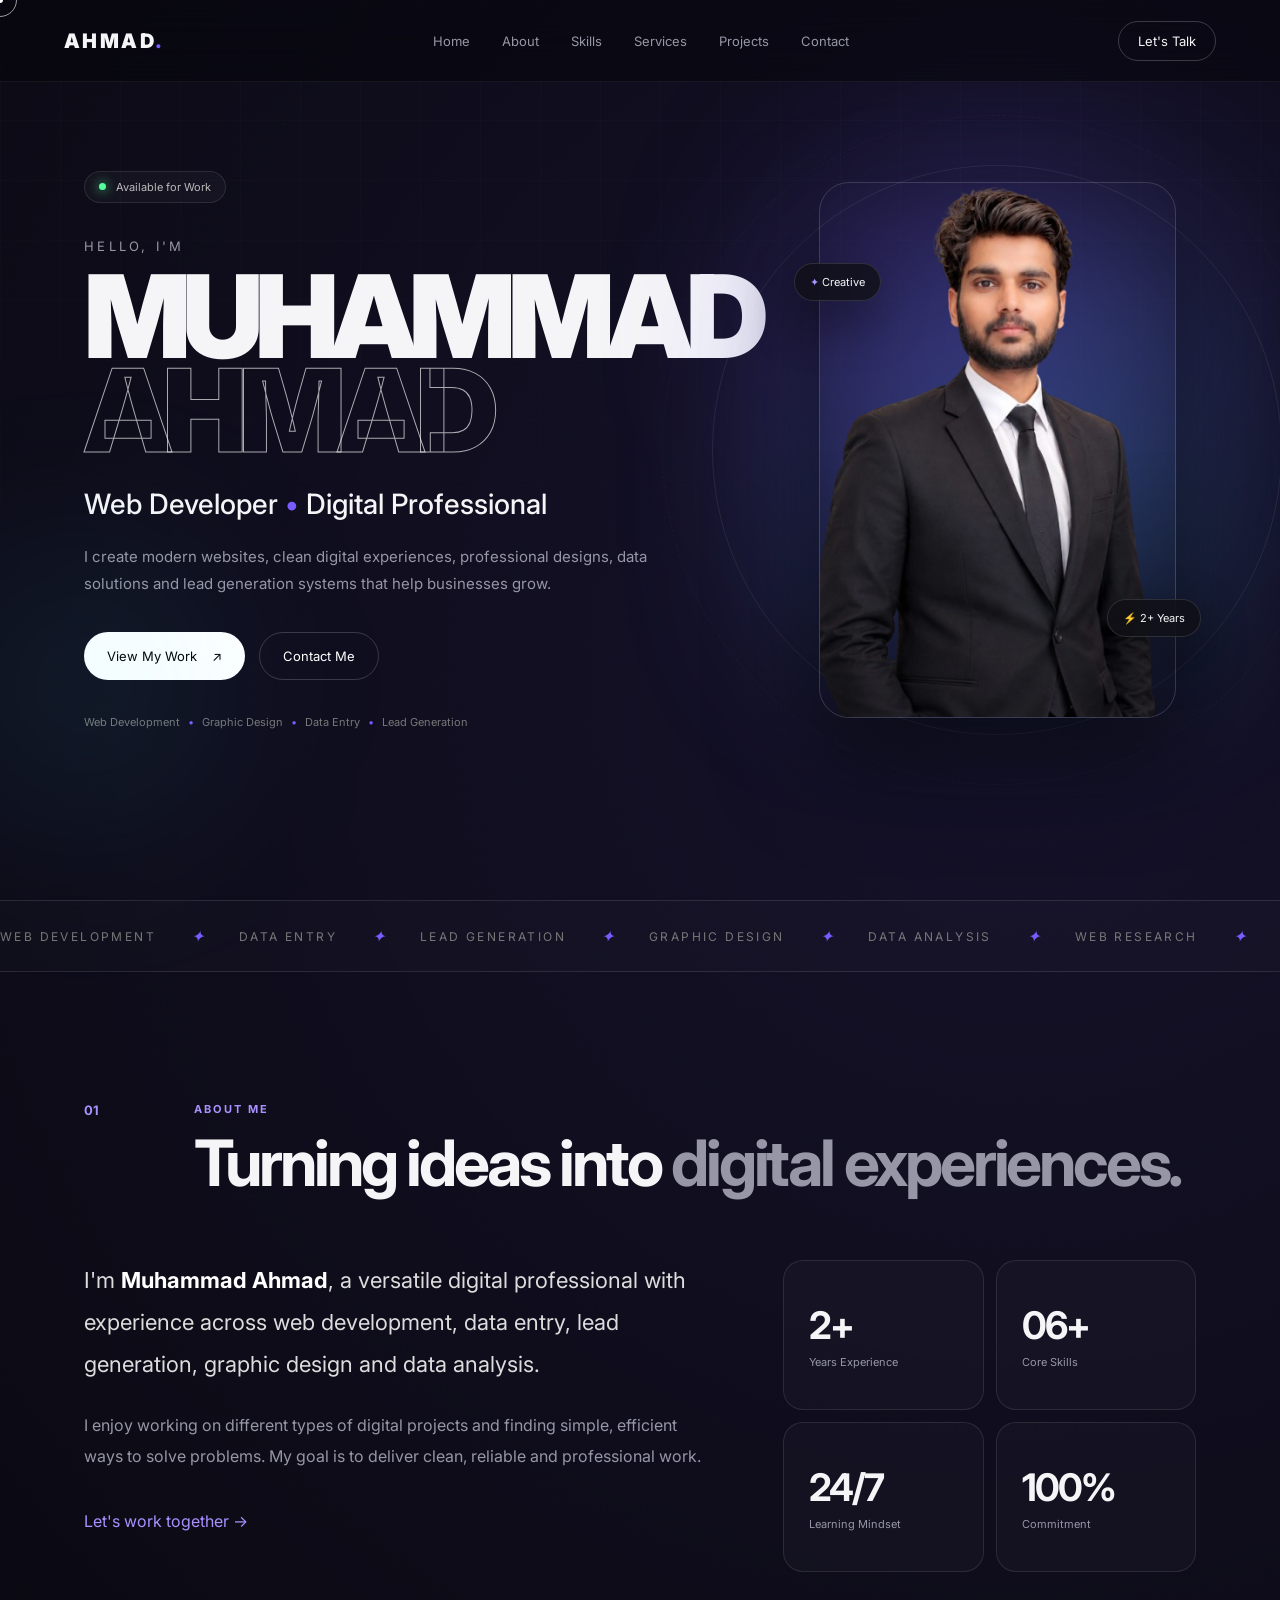
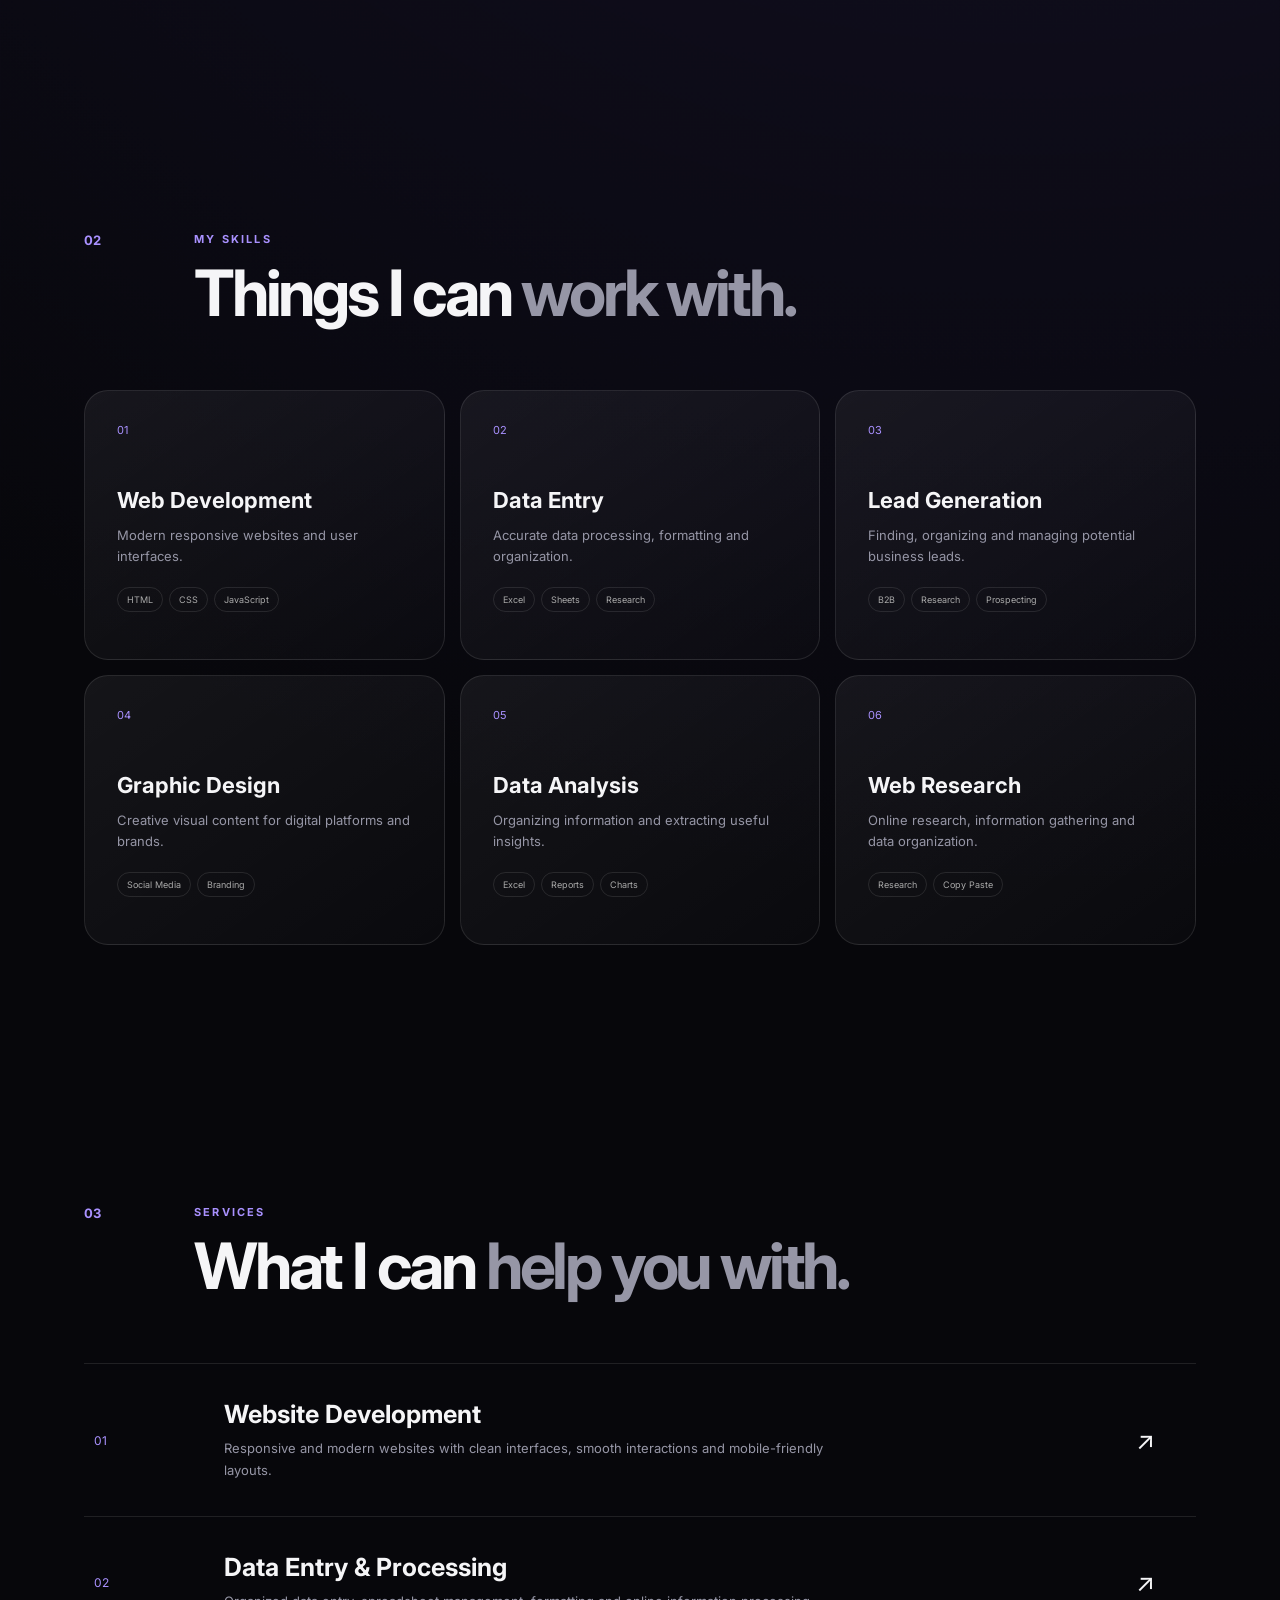
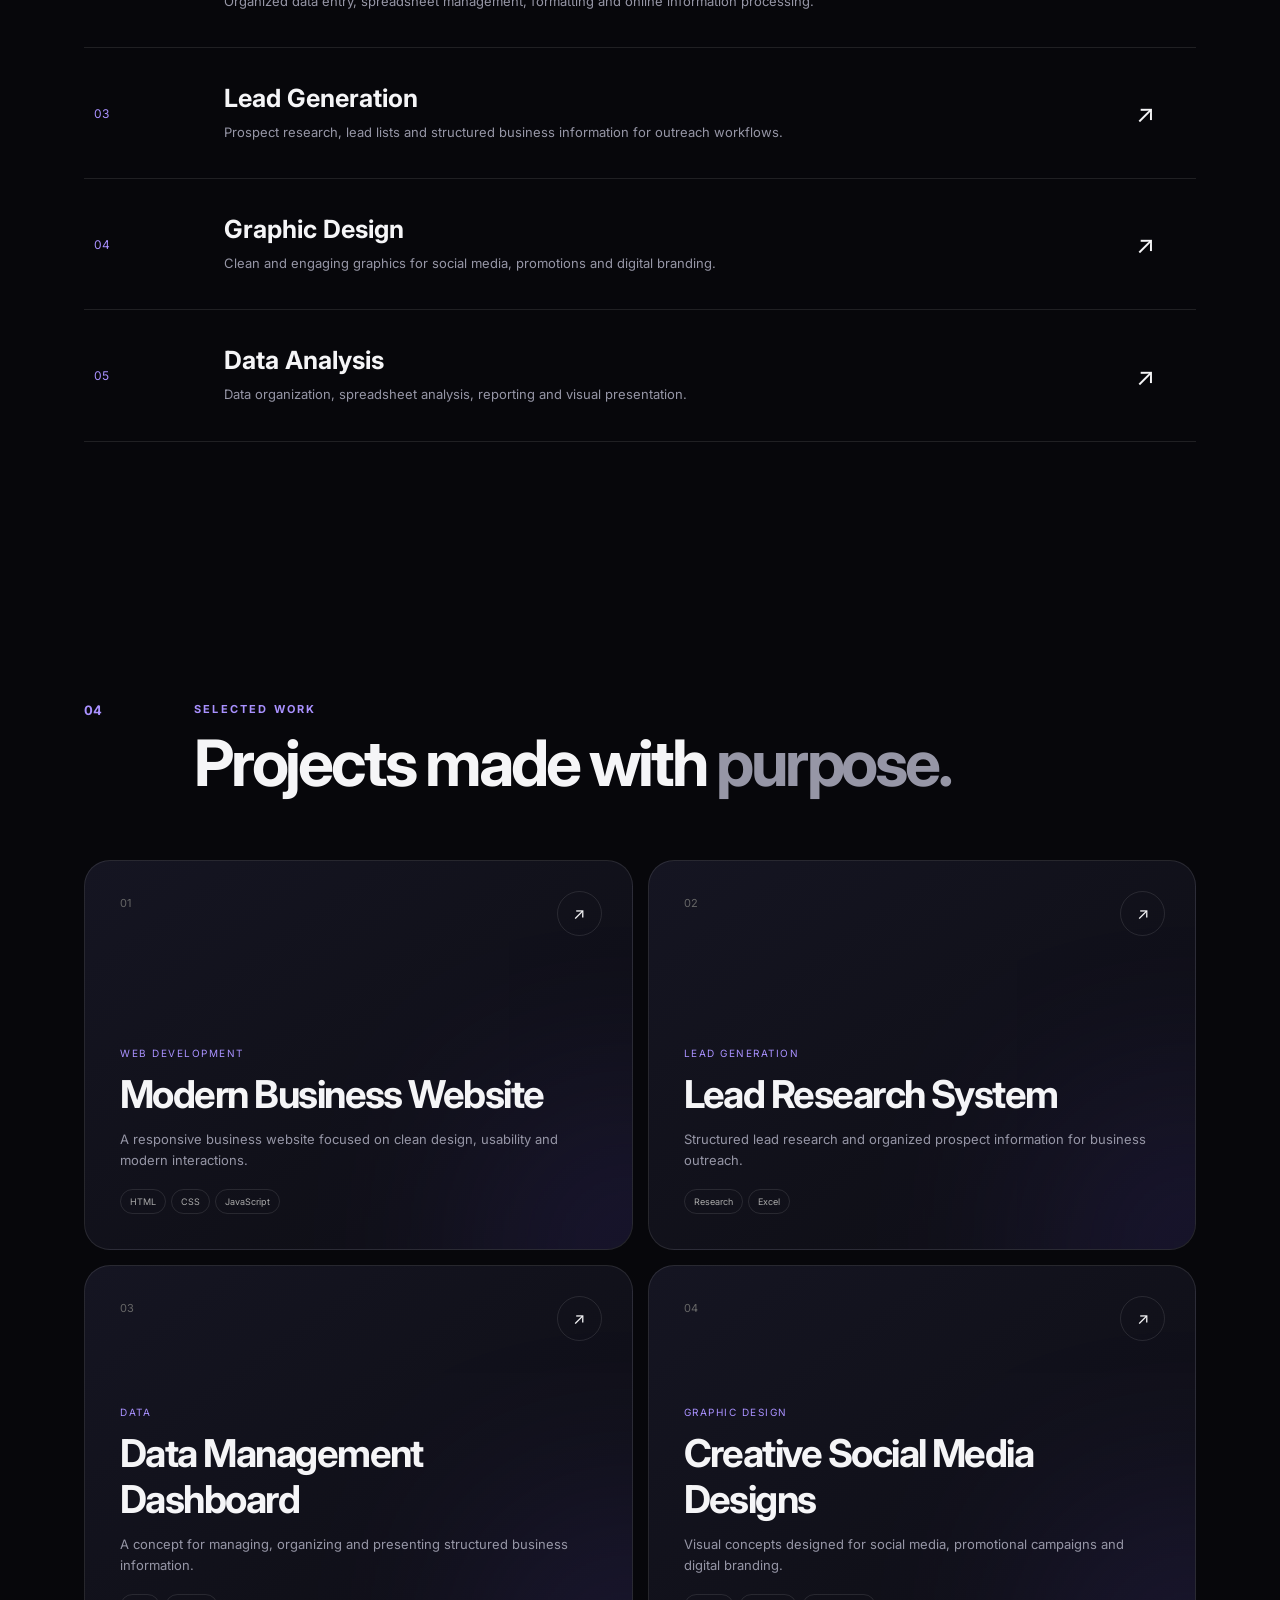
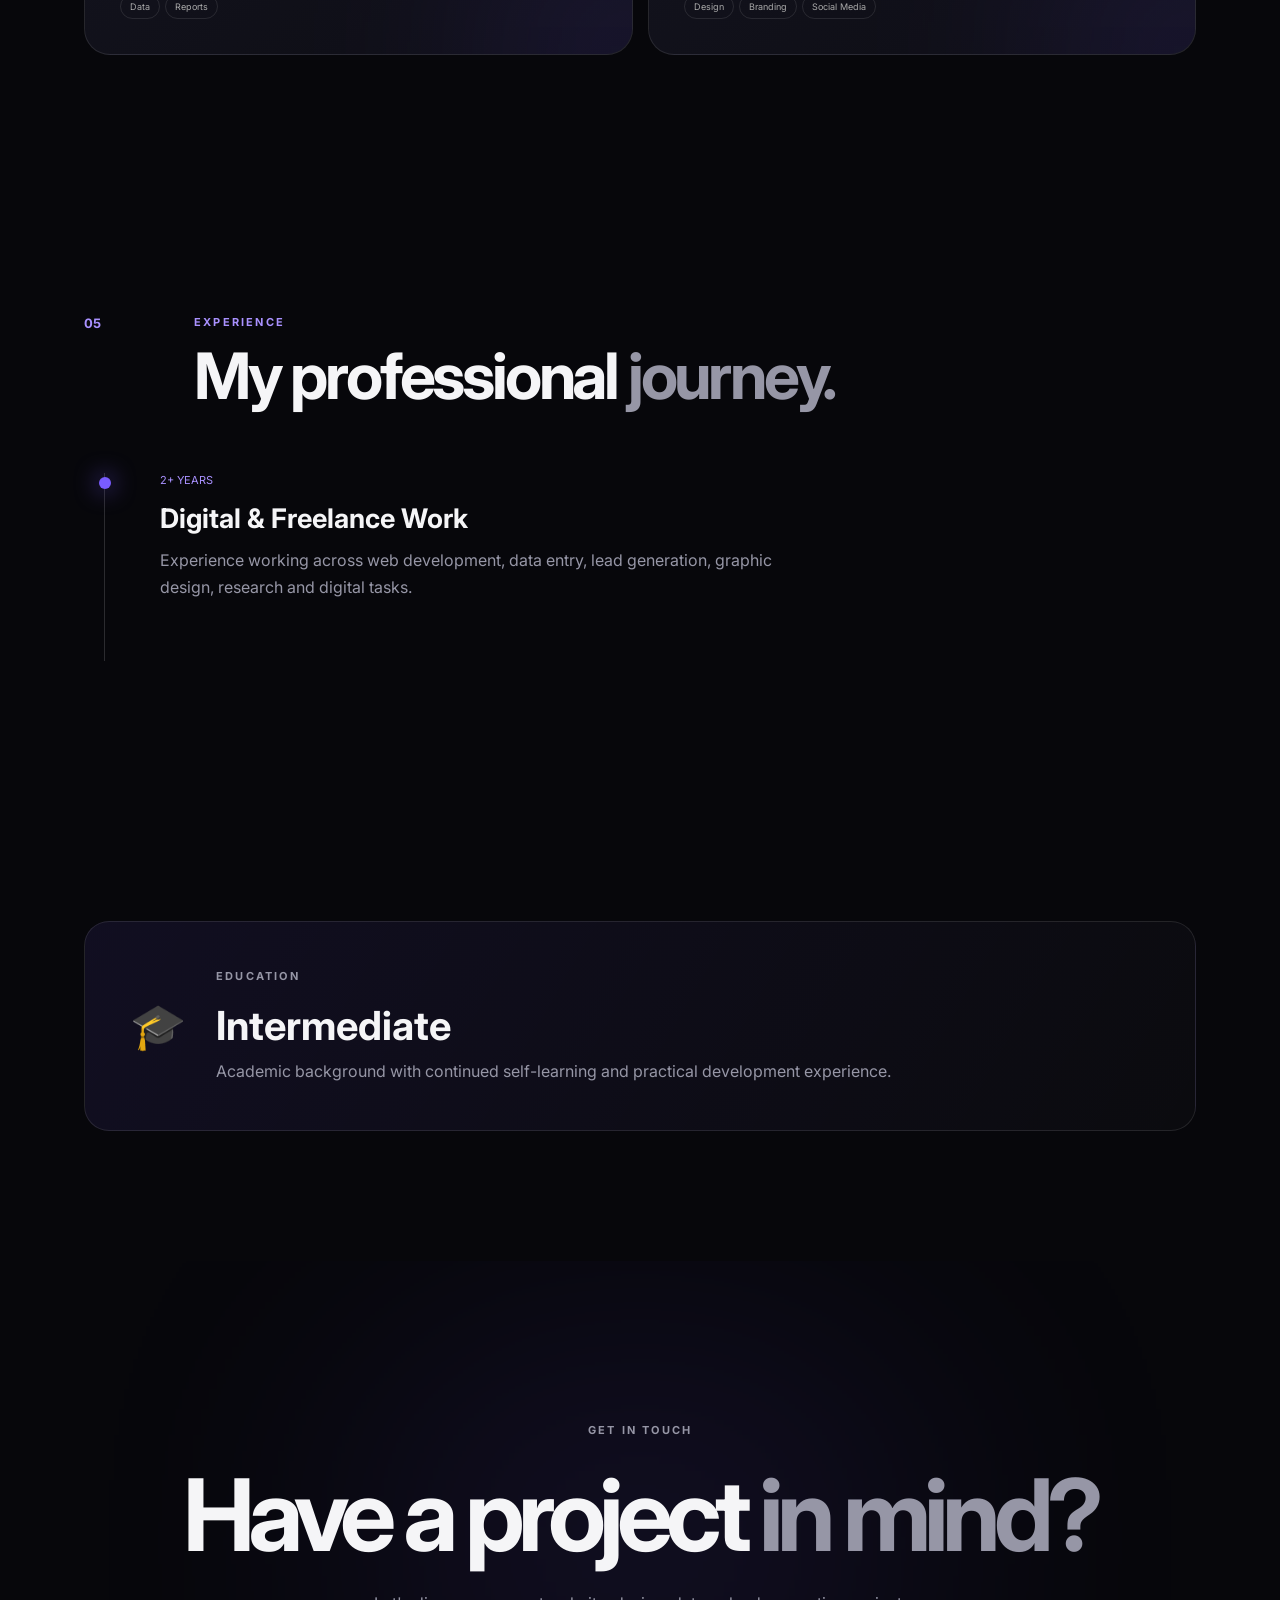
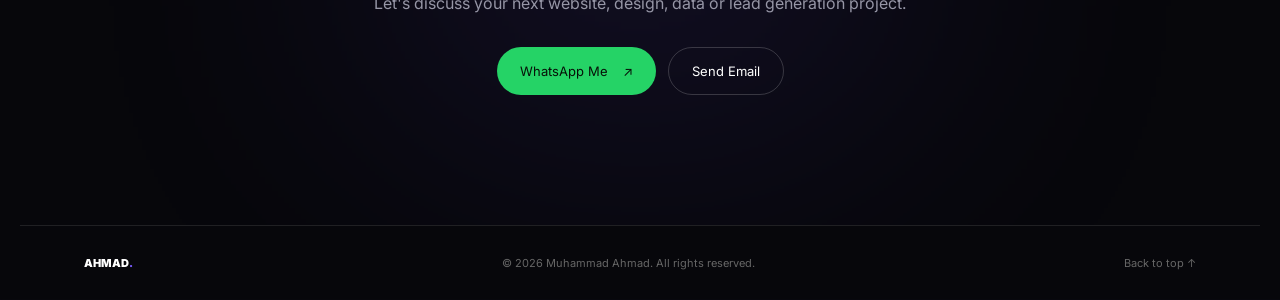
==== index.html @ 0a807112 "first commit" ====
<!DOCTYPE html>
<html lang="en">
<head>
    <meta charset="UTF-8">
    <meta name="viewport" content="width=device-width, initial-scale=1.0">

    <title>Muhammad Ahmad | Digital Professional</title>

    <meta
        name="description"
        content="Muhammad Ahmad — Web Developer, Data Entry Specialist, Graphic Designer, Lead Generation Specialist and Data Analyst."
    >

    <link rel="preconnect" href="https://fonts.googleapis.com">
    <link rel="preconnect" href="https://fonts.gstatic.com" crossorigin>

    <link
        href="https://fonts.googleapis.com/css2?family=Inter:wght@400;500;600;700;800;900&display=swap"
        rel="stylesheet"
    >

    <link rel="stylesheet" href="css/style.css">
</head>

<body>

<!-- ================= PRELOADER ================= -->

<div id="preloader">
    <div class="loader-text">AHMAD<span>.</span></div>
</div>


<!-- ================= CURSOR ================= -->

<div class="cursor-dot"></div>
<div class="cursor-ring"></div>


<!-- ================= SCROLL PROGRESS ================= -->

<div class="scroll-progress"></div>


<!-- ================= NAVBAR ================= -->

<header class="navbar">

    <a href="#home" class="logo">
        AHMAD<span>.</span>
    </a>

    <nav class="nav-links">

        <a href="#home">Home</a>
        <a href="#about">About</a>
        <a href="#skills">Skills</a>
        <a href="#services">Services</a>
        <a href="#projects">Projects</a>
        <a href="#contact">Contact</a>

    </nav>

    <a href="#contact" class="nav-btn">
        Let's Talk
    </a>

    <button class="menu-btn" id="menuBtn">
        <span></span>
        <span></span>
        <span></span>
    </button>

</header>


<!-- ================= MOBILE MENU ================= -->

<div class="mobile-menu" id="mobileMenu">

    <a href="#home">Home</a>
    <a href="#about">About</a>
    <a href="#skills">Skills</a>
    <a href="#services">Services</a>
    <a href="#projects">Projects</a>
    <a href="#contact">Contact</a>

</div>


<!-- ================= HERO ================= -->

<section class="hero section" id="home">

    <div class="hero-bg glow-one"></div>
    <div class="hero-bg glow-two"></div>

    <div class="hero-content">

        <div class="hero-tag">
            <span class="status-dot"></span>
            Available for Work
        </div>

        <p class="hero-small">
            HELLO, I'M
        </p>

        <h1 class="hero-title">
            MUHAMMAD
            <br>
            <span>AHMAD</span>
        </h1>

        <h2 class="hero-subtitle">
            Web Developer
            <span>•</span>
            Digital Professional
        </h2>

        <p class="hero-description">

            I create modern websites, clean digital experiences,
            professional designs, data solutions and lead generation
            systems that help businesses grow.

        </p>

        <div class="hero-buttons">

            <a href="#projects" class="btn btn-primary magnetic">
                View My Work
                <span>↗</span>
            </a>

            <a href="#contact" class="btn btn-outline magnetic">
                Contact Me
            </a>

        </div>

        <div class="hero-services">

            <span>Web Development</span>
            <span>Graphic Design</span>
            <span>Data Entry</span>
            <span>Lead Generation</span>

        </div>

    </div>


    <!-- ================= PROFILE ================= -->

    <div class="hero-visual">

        <div class="visual-orbit orbit-one"></div>
        <div class="visual-orbit orbit-two"></div>

        <div class="image-glow"></div>

        <div class="profile-card" id="profileCard">

            <div class="profile-image-wrapper">

                <img
                    src="assets/images/profile.png"
                    alt="Muhammad Ahmad"
                    class="profile-image"
                    id="profileImage"
                >

                <div class="image-overlay"></div>

            </div>

            <div class="floating-badge badge-one">
                <span>✦</span>
                Creative
            </div>

            <div class="floating-badge badge-two">
                <span>⚡</span>
                2+ Years
            </div>

        </div>

    </div>

</section>


<!-- ================= MARQUEE ================= -->

<section class="marquee-section">

    <div class="marquee">

        <div class="marquee-track">

            <span>WEB DEVELOPMENT</span>
            <i>✦</i>

            <span>DATA ENTRY</span>
            <i>✦</i>

            <span>LEAD GENERATION</span>
            <i>✦</i>

            <span>GRAPHIC DESIGN</span>
            <i>✦</i>

            <span>DATA ANALYSIS</span>
            <i>✦</i>

            <span>WEB RESEARCH</span>
            <i>✦</i>

            <span>WEB DEVELOPMENT</span>
            <i>✦</i>

            <span>DATA ENTRY</span>
            <i>✦</i>

        </div>

    </div>

</section>


<!-- ================= ABOUT ================= -->

<section class="section about-section" id="about">

    <div class="section-heading">

        <span class="section-number">01</span>

        <div>
            <p class="section-label">ABOUT ME</p>

            <h2>
                Turning ideas into
                <span>digital experiences.</span>
            </h2>
        </div>

    </div>


    <div class="about-grid">

        <div class="about-text">

            <p class="large-text">

                I'm <strong>Muhammad Ahmad</strong>, a versatile digital
                professional with experience across web development,
                data entry, lead generation, graphic design and data
                analysis.

            </p>

            <p>

                I enjoy working on different types of digital projects
                and finding simple, efficient ways to solve problems.
                My goal is to deliver clean, reliable and professional
                work.

            </p>

            <a href="#contact" class="text-link">
                Let's work together →
            </a>

        </div>


        <div class="about-stats">

            <div class="stat-card">

                <strong>2+</strong>
                <span>Years Experience</span>

            </div>

            <div class="stat-card">

                <strong>06+</strong>
                <span>Core Skills</span>

            </div>

            <div class="stat-card">

                <strong>24/7</strong>
                <span>Learning Mindset</span>

            </div>

            <div class="stat-card">

                <strong>100%</strong>
                <span>Commitment</span>

            </div>

        </div>

    </div>

</section>


<!-- ================= SKILLS ================= -->

<section class="section skills-section" id="skills">

    <div class="section-heading">

        <span class="section-number">02</span>

        <div>

            <p class="section-label">MY SKILLS</p>

            <h2>
                Things I can
                <span>work with.</span>
            </h2>

        </div>

    </div>


    <div class="skills-grid">

        <div class="skill-card">
            <div class="skill-icon">01</div>
            <h3>Web Development</h3>
            <p>Modern responsive websites and user interfaces.</p>
            <div class="skill-tags">
                <span>HTML</span>
                <span>CSS</span>
                <span>JavaScript</span>
            </div>
        </div>


        <div class="skill-card">
            <div class="skill-icon">02</div>
            <h3>Data Entry</h3>
            <p>Accurate data processing, formatting and organization.</p>
            <div class="skill-tags">
                <span>Excel</span>
                <span>Sheets</span>
                <span>Research</span>
            </div>
        </div>


        <div class="skill-card">
            <div class="skill-icon">03</div>
            <h3>Lead Generation</h3>
            <p>Finding, organizing and managing potential business leads.</p>
            <div class="skill-tags">
                <span>B2B</span>
                <span>Research</span>
                <span>Prospecting</span>
            </div>
        </div>


        <div class="skill-card">
            <div class="skill-icon">04</div>
            <h3>Graphic Design</h3>
            <p>Creative visual content for digital platforms and brands.</p>
            <div class="skill-tags">
                <span>Social Media</span>
                <span>Branding</span>
            </div>
        </div>


        <div class="skill-card">
            <div class="skill-icon">05</div>
            <h3>Data Analysis</h3>
            <p>Organizing information and extracting useful insights.</p>
            <div class="skill-tags">
                <span>Excel</span>
                <span>Reports</span>
                <span>Charts</span>
            </div>
        </div>


        <div class="skill-card">
            <div class="skill-icon">06</div>
            <h3>Web Research</h3>
            <p>Online research, information gathering and data organization.</p>
            <div class="skill-tags">
                <span>Research</span>
                <span>Copy Paste</span>
            </div>
        </div>

    </div>

</section>


<!-- ================= SERVICES ================= -->

<section class="section services-section" id="services">

    <div class="section-heading">

        <span class="section-number">03</span>

        <div>

            <p class="section-label">SERVICES</p>

            <h2>
                What I can
                <span>help you with.</span>
            </h2>

        </div>

    </div>


    <div class="services-list">

        <article class="service-item">

            <span class="service-number">01</span>

            <div>
                <h3>Website Development</h3>
                <p>
                    Responsive and modern websites with clean interfaces,
                    smooth interactions and mobile-friendly layouts.
                </p>
            </div>

            <span class="service-arrow">↗</span>

        </article>


        <article class="service-item">

            <span class="service-number">02</span>

            <div>
                <h3>Data Entry & Processing</h3>
                <p>
                    Organized data entry, spreadsheet management,
                    formatting and online information processing.
                </p>
            </div>

            <span class="service-arrow">↗</span>

        </article>


        <article class="service-item">

            <span class="service-number">03</span>

            <div>
                <h3>Lead Generation</h3>
                <p>
                    Prospect research, lead lists and structured
                    business information for outreach workflows.
                </p>
            </div>

            <span class="service-arrow">↗</span>

        </article>


        <article class="service-item">

            <span class="service-number">04</span>

            <div>
                <h3>Graphic Design</h3>
                <p>
                    Clean and engaging graphics for social media,
                    promotions and digital branding.
                </p>
            </div>

            <span class="service-arrow">↗</span>

        </article>


        <article class="service-item">

            <span class="service-number">05</span>

            <div>
                <h3>Data Analysis</h3>
                <p>
                    Data organization, spreadsheet analysis,
                    reporting and visual presentation.
                </p>
            </div>

            <span class="service-arrow">↗</span>

        </article>

    </div>

</section>


<!-- ================= PROJECTS ================= -->

<section class="section projects-section" id="projects">

    <div class="section-heading">

        <span class="section-number">04</span>

        <div>

            <p class="section-label">SELECTED WORK</p>

            <h2>
                Projects made with
                <span>purpose.</span>
            </h2>

        </div>

    </div>


    <div class="projects-grid">

        <article class="project-card project-large">

            <div class="project-number">01</div>

            <div class="project-content">

                <span>WEB DEVELOPMENT</span>

                <h3>Modern Business Website</h3>

                <p>
                    A responsive business website focused on clean
                    design, usability and modern interactions.
                </p>

                <div class="project-tags">
                    <span>HTML</span>
                    <span>CSS</span>
                    <span>JavaScript</span>
                </div>

            </div>

            <div class="project-arrow">↗</div>

        </article>


        <article class="project-card">

            <div class="project-number">02</div>

            <div class="project-content">

                <span>LEAD GENERATION</span>

                <h3>Lead Research System</h3>

                <p>
                    Structured lead research and organized prospect
                    information for business outreach.
                </p>

                <div class="project-tags">
                    <span>Research</span>
                    <span>Excel</span>
                </div>

            </div>

            <div class="project-arrow">↗</div>

        </article>


        <article class="project-card">

            <div class="project-number">03</div>

            <div class="project-content">

                <span>DATA</span>

                <h3>Data Management Dashboard</h3>

                <p>
                    A concept for managing, organizing and presenting
                    structured business information.
                </p>

                <div class="project-tags">
                    <span>Data</span>
                    <span>Reports</span>
                </div>

            </div>

            <div class="project-arrow">↗</div>

        </article>


        <article class="project-card project-large">

            <div class="project-number">04</div>

            <div class="project-content">

                <span>GRAPHIC DESIGN</span>

                <h3>Creative Social Media Designs</h3>

                <p>
                    Visual concepts designed for social media,
                    promotional campaigns and digital branding.
                </p>

                <div class="project-tags">
                    <span>Design</span>
                    <span>Branding</span>
                    <span>Social Media</span>
                </div>

            </div>

            <div class="project-arrow">↗</div>

        </article>

    </div>

</section>


<!-- ================= EXPERIENCE ================= -->

<section class="section experience-section">

    <div class="section-heading">

        <span class="section-number">05</span>

        <div>

            <p class="section-label">EXPERIENCE</p>

            <h2>
                My professional
                <span>journey.</span>
            </h2>

        </div>

    </div>


    <div class="timeline">

        <div class="timeline-item">

            <div class="timeline-dot"></div>

            <div class="timeline-year">
                2+ YEARS
            </div>

            <div class="timeline-content">

                <h3>Digital & Freelance Work</h3>

                <p>
                    Experience working across web development,
                    data entry, lead generation, graphic design,
                    research and digital tasks.
                </p>

            </div>

        </div>

    </div>

</section>


<!-- ================= EDUCATION ================= -->

<section class="section education-section">

    <div class="education-card">

        <div class="education-icon">
            🎓
        </div>

        <div>

            <p class="section-label">EDUCATION</p>

            <h2>Intermediate</h2>

            <p>
                Academic background with continued self-learning
                and practical development experience.
            </p>

        </div>

    </div>

</section>


<!-- ================= CONTACT ================= -->

<section class="section contact-section" id="contact">

    <div class="contact-glow"></div>

    <div class="contact-content">

        <p class="section-label">GET IN TOUCH</p>

        <h2>
            Have a project
            <span>in mind?</span>
        </h2>

        <p>
            Let's discuss your next website, design,
            data or lead generation project.
        </p>

        <div class="contact-buttons">

            <a
                href="https://wa.me/03297171604"
                target="_blank"
                class="btn btn-whatsapp magnetic"
            >
                WhatsApp Me
                <span>↗</span>
            </a>

            <a
                href="mailto:muhammadsamran826@gmail.com"
                class="btn btn-outline magnetic"
            >
                Send Email
            </a>

        </div>

    </div>

</section>


<!-- ================= FOOTER ================= -->

<footer class="footer">

    <div class="footer-logo">
        AHMAD<span>.</span>
    </div>

    <p>
        © 2026 Muhammad Ahmad. All rights reserved.
    </p>

    <a href="#home">
        Back to top ↑
    </a>

</footer>


<!-- ================= SCRIPTS ================= -->

<script src="js/script.js"></script>

</body>
</html>
---- css/style.css ----
/* =====================================================
   MUHAMMAD AHMAD PORTFOLIO
   Premium Dark Theme
===================================================== */

:root {

    --bg: #07070b;
    --bg-soft: #0d0d14;
    --card: #111119;

    --white: #ffffff;
    --text: #f5f5f7;
    --muted: #9696a6;

    --purple: #795cff;
    --purple-light: #a991ff;
    --cyan: #38d9ff;

    --border: rgba(255,255,255,.10);

    --radius: 24px;

    --container: 1240px;

}


* {
    margin: 0;
    padding: 0;
    box-sizing: border-box;
}


html {
    scroll-behavior: smooth;
}


body {

    background:
        radial-gradient(
            circle at 80% 10%,
            rgba(121,92,255,.13),
            transparent 30%
        ),
        var(--bg);

    color: var(--text);

    font-family:
        "Inter",
        Arial,
        sans-serif;

    overflow-x: hidden;

}


body::before {

    content: "";

    position: fixed;

    inset: 0;

    pointer-events: none;

    background-image:
        linear-gradient(
            rgba(255,255,255,.018) 1px,
            transparent 1px
        ),
        linear-gradient(
            90deg,
            rgba(255,255,255,.018) 1px,
            transparent 1px
        );

    background-size: 60px 60px;

    mask-image:
        linear-gradient(
            to bottom,
            black,
            transparent 80%
        );

    z-index: -1;

}


a {
    text-decoration: none;
    color: inherit;
}


button {
    font-family: inherit;
}


/* =====================================================
   PRELOADER
===================================================== */

#preloader {

    position: fixed;

    inset: 0;

    background: #050507;

    display: flex;

    align-items: center;

    justify-content: center;

    z-index: 9999;

}


.loader-text {

    font-size: 30px;

    font-weight: 900;

    letter-spacing: .15em;

}


.loader-text span {
    color: var(--purple);
}


/* =====================================================
   CURSOR
===================================================== */

.cursor-dot,
.cursor-ring {

    position: fixed;

    top: 0;
    left: 0;

    pointer-events: none;

    z-index: 9998;

    transform:
        translate(-50%, -50%);

}


.cursor-dot {

    width: 6px;
    height: 6px;

    border-radius: 50%;

    background: white;

}


.cursor-ring {

    width: 34px;
    height: 34px;

    border: 1px solid
        rgba(255,255,255,.6);

    border-radius: 50%;

    transition:
        width .2s ease,
        height .2s ease,
        border-color .2s ease;

}


/* =====================================================
   SCROLL PROGRESS
===================================================== */

.scroll-progress {

    position: fixed;

    top: 0;
    left: 0;

    width: 0;

    height: 3px;

    background:
        linear-gradient(
            90deg,
            var(--purple),
            var(--cyan)
        );

    z-index: 1000;

}


/* =====================================================
   NAVBAR
===================================================== */

.navbar {

    position: fixed;

    top: 0;
    left: 0;
    right: 0;

    height: 82px;

    display: flex;

    align-items: center;

    justify-content: space-between;

    padding:
        0 5%;

    background:
        rgba(7,7,11,.55);

    backdrop-filter:
        blur(20px);

    border-bottom:
        1px solid
        rgba(255,255,255,.06);

    z-index: 100;

}


.logo {

    font-size: 20px;

    font-weight: 900;

    letter-spacing: .12em;

}


.logo span {
    color: var(--purple);
}


.nav-links {

    display: flex;

    gap: 32px;

}


.nav-links a {

    color: var(--muted);

    font-size: 13px;

    transition: .3s;

}


.nav-links a:hover {
    color: white;
}


.nav-btn {

    padding:
        11px 19px;

    border:
        1px solid
        rgba(255,255,255,.2);

    border-radius: 50px;

    font-size: 13px;

    transition: .3s;

}


.nav-btn:hover {

    background: white;

    color: black;

}


/* MOBILE MENU */

.menu-btn {

    display: none;

    width: 42px;
    height: 42px;

    border:
        1px solid
        var(--border);

    background: transparent;

    border-radius: 50%;

    flex-direction: column;

    align-items: center;

    justify-content: center;

    gap: 4px;

}


.menu-btn span {

    width: 16px;
    height: 1px;

    background: white;

}


.mobile-menu {

    position: fixed;

    top: 82px;

    left: 0;
    right: 0;

    background:
        rgba(7,7,11,.97);

    backdrop-filter: blur(20px);

    padding: 30px;

    display: none;

    flex-direction: column;

    gap: 22px;

    z-index: 99;

}


.mobile-menu.active {
    display: flex;
}


.mobile-menu a {
    font-size: 24px;
}


/* =====================================================
   COMMON
===================================================== */

.section {

    max-width:
        var(--container);

    margin: auto;

    padding:
        130px 5%;

}


.section-heading {

    display: grid;

    grid-template-columns:
        90px 1fr;

    gap: 20px;

    margin-bottom: 65px;

}


.section-number {

    color:
        var(--purple-light);

    font-size: 13px;

    font-weight: 700;

}


.section-label {

    color:
        var(--purple-light);

    font-size: 11px;

    letter-spacing: .2em;

    font-weight: 700;

    margin-bottom: 15px;

}


.section-heading h2 {

    font-size:
        clamp(38px,5vw,68px);

    line-height: 1;

    letter-spacing: -.05em;

}


.section-heading h2 span,
.contact-content h2 span {

    color:
        var(--muted);

}


/* =====================================================
   HERO
===================================================== */

.hero {

    min-height: 100vh;

    display: grid;

    grid-template-columns:
        1fr 1fr;

    align-items: center;

    gap: 40px;

    position: relative;

    padding-top: 130px;

}


.hero-bg {

    position: absolute;

    border-radius: 50%;

    filter: blur(100px);

    pointer-events: none;

}


.glow-one {

    width: 400px;
    height: 400px;

    background:
        rgba(121,92,255,.20);

    right: 5%;
    top: 15%;

}


.glow-two {

    width: 250px;
    height: 250px;

    background:
        rgba(56,217,255,.10);

    left: -5%;
    bottom: 10%;

}


.hero-tag {

    display: inline-flex;

    align-items: center;

    gap: 10px;

    border:
        1px solid
        rgba(255,255,255,.1);

    background:
        rgba(255,255,255,.03);

    padding:
        8px 14px;

    border-radius: 50px;

    font-size: 11px;

    color: #bbb;

    margin-bottom: 35px;

}


.status-dot {

    width: 7px;
    height: 7px;

    background: #55ff9a;

    border-radius: 50%;

    box-shadow:
        0 0 12px
        #55ff9a;

}


.hero-small {

    font-size: 13px;

    letter-spacing: .25em;

    color: var(--muted);

    margin-bottom: 15px;

}


.hero-title {

    font-size:
        clamp(60px,9vw,125px);

    line-height: .82;

    letter-spacing:
        -.075em;

    font-weight: 900;

}


.hero-title span {

    color: transparent;

    -webkit-text-stroke:
        1px rgba(255,255,255,.65);

}


.hero-subtitle {

    margin-top: 30px;

    font-size:
        clamp(18px,2.3vw,28px);

    font-weight: 500;

}


.hero-subtitle span {
    color: var(--purple);
}


.hero-description {

    color: var(--muted);

    line-height: 1.8;

    max-width: 580px;

    margin-top: 22px;

    font-size: 15px;

}


.hero-buttons {

    display: flex;

    gap: 14px;

    margin-top: 35px;

}


.btn {

    display: inline-flex;

    align-items: center;

    justify-content: center;

    gap: 15px;

    padding:
        15px 23px;

    border-radius: 50px;

    font-size: 13px;

    transition:
        transform .3s,
        background .3s,
        color .3s;

}


.btn-primary {

    background: white;

    color: black;

}


.btn-primary:hover {

    background:
        var(--purple-light);

}


.btn-outline {

    border:
        1px solid
        rgba(255,255,255,.18);

    color: white;

}


.btn-outline:hover {

    background: white;

    color: black;

}


.hero-services {

    display: flex;

    flex-wrap: wrap;

    gap: 8px;

    margin-top: 35px;

}


.hero-services span {

    color: #777;

    font-size: 11px;

}


.hero-services span:not(:last-child)::after {

    content: "•";

    margin-left: 8px;

    color: var(--purple);

}


/* =====================================================
   HERO IMAGE
===================================================== */

.hero-visual {

    position: relative;

    display: flex;

    justify-content: center;

    align-items: center;

    min-height: 620px;

}


.profile-card {

    width:
        min(430px,90%);

    position: relative;

    z-index: 5;

    transform-style:
        preserve-3d;

}


.profile-image-wrapper {

    position: relative;

    overflow: hidden;

    border-radius: 30px;

    border:
        1px solid
        rgba(255,255,255,.15);

    box-shadow:
        0 40px 100px
        rgba(0,0,0,.6);

}


.profile-image {

    width: 100%;

    display: block;

    transition:
        transform .8s ease;

}


.profile-image-wrapper:hover
.profile-image {

    transform:
        scale(1.04);

}


.image-overlay {

    position: absolute;

    inset: 0;

    background:
        linear-gradient(
            to top,
            rgba(7,7,11,.35),
            transparent 50%
        );

}


.image-glow {

    position: absolute;

    width: 400px;
    height: 400px;

    background:
        linear-gradient(
            135deg,
            var(--purple),
            var(--cyan)
        );

    opacity: .25;

    filter: blur(90px);

}


.visual-orbit {

    position: absolute;

    border:
        1px solid
        rgba(255,255,255,.08);

    border-radius: 50%;

}


.orbit-one {

    width: 570px;
    height: 570px;

    animation:
        spin 20s linear infinite;

}


.orbit-two {

    width: 670px;
    height: 670px;

    border-style: dashed;

    opacity: .4;

    animation:
        spin-reverse 28s linear infinite;

}


@keyframes spin {

    to {
        transform:
            rotate(360deg);
    }

}


@keyframes spin-reverse {

    to {
        transform:
            rotate(-360deg);
    }

}


.floating-badge {

    position: absolute;

    padding:
        11px 15px;

    background:
        rgba(15,15,22,.8);

    backdrop-filter:
        blur(15px);

    border:
        1px solid
        rgba(255,255,255,.12);

    border-radius: 50px;

    font-size: 11px;

    box-shadow:
        0 20px 50px
        rgba(0,0,0,.4);

}


.floating-badge span {
    color: var(--purple-light);
}


.badge-one {

    top: 15%;

    left: -25px;

    animation:
        float 4s ease-in-out infinite;

}


.badge-two {

    bottom: 15%;

    right: -25px;

    animation:
        float 5s ease-in-out infinite reverse;

}


@keyframes float {

    0%,100% {
        transform:
            translateY(0);
    }

    50% {
        transform:
            translateY(-15px);
    }

}


/* =====================================================
   MARQUEE
===================================================== */

.marquee-section {

    overflow: hidden;

    border-top:
        1px solid var(--border);

    border-bottom:
        1px solid var(--border);

    padding:
        25px 0;

    background:
        rgba(255,255,255,.015);

}


.marquee {
    overflow: hidden;
}


.marquee-track {

    display: flex;

    width: max-content;

    align-items: center;

    gap: 35px;

    animation:
        marquee 25s linear infinite;

}


.marquee-track span {

    font-size: 12px;

    letter-spacing: .2em;

    color: #777;

    white-space: nowrap;

}


.marquee-track i {

    color: var(--purple);

}


@keyframes marquee {

    to {
        transform:
            translateX(-50%);
    }

}


/* =====================================================
   ABOUT
===================================================== */

.about-grid {

    display: grid;

    grid-template-columns:
        1.2fr .8fr;

    gap: 80px;

}


.about-text p {

    color: var(--muted);

    line-height: 1.9;

    margin-bottom: 25px;

}


.about-text .large-text {

    font-size: 22px;

    color: #ddd;

}


.about-text strong {
    color: white;
}


.text-link {

    display: inline-block;

    color: var(--purple-light);

    margin-top: 15px;

}


.about-stats {

    display: grid;

    grid-template-columns:
        1fr 1fr;

    gap: 12px;

}


.stat-card {

    min-height: 150px;

    display: flex;

    flex-direction: column;

    justify-content: center;

    padding: 25px;

    border:
        1px solid var(--border);

    border-radius: 20px;

    background:
        rgba(255,255,255,.025);

}


.stat-card strong {

    font-size: 38px;

    letter-spacing: -.05em;

}


.stat-card span {

    color: var(--muted);

    font-size: 11px;

    margin-top: 7px;

}


/* =====================================================
   SKILLS
===================================================== */

.skills-grid {

    display: grid;

    grid-template-columns:
        repeat(3,1fr);

    gap: 15px;

}


.skill-card {

    padding: 32px;

    min-height: 270px;

    background:
        linear-gradient(
            145deg,
            rgba(255,255,255,.06),
            rgba(255,255,255,.015)
        );

    border:
        1px solid var(--border);

    border-radius: 24px;

    transition:
        transform .4s,
        border-color .4s;

}


.skill-card:hover {

    transform:
        translateY(-8px);

    border-color:
        rgba(121,92,255,.6);

}


.skill-icon {

    color: var(--purple-light);

    font-size: 11px;

    margin-bottom: 50px;

}


.skill-card h3 {

    font-size: 22px;

    margin-bottom: 12px;

}


.skill-card p {

    color: var(--muted);

    line-height: 1.6;

    font-size: 13px;

}


.skill-tags {

    display: flex;

    flex-wrap: wrap;

    gap: 6px;

    margin-top: 20px;

}


.skill-tags span,
.project-tags span {

    border:
        1px solid
        rgba(255,255,255,.1);

    padding:
        6px 9px;

    border-radius: 50px;

    font-size: 9px;

    color: #aaa;

}


/* =====================================================
   SERVICES
===================================================== */

.services-list {

    border-top:
        1px solid var(--border);

}


.service-item {

    display: grid;

    grid-template-columns:
        100px 1fr 50px;

    align-items: center;

    gap: 30px;

    padding:
        35px 10px;

    border-bottom:
        1px solid var(--border);

    transition:
        padding .4s,
        background .4s;

}


.service-item:hover {

    padding-left: 25px;

    padding-right: 25px;

    background:
        rgba(121,92,255,.035);

}


.service-number {

    color: var(--purple-light);

    font-size: 12px;

}


.service-item h3 {

    font-size: 25px;

    margin-bottom: 8px;

}


.service-item p {

    max-width: 650px;

    color: var(--muted);

    font-size: 13px;

    line-height: 1.7;

}


.service-arrow {

    font-size: 25px;

    transition:
        transform .3s;

}


.service-item:hover
.service-arrow {

    transform:
        rotate(45deg);

}


/* =====================================================
   PROJECTS
===================================================== */

.projects-grid {

    display: grid;

    grid-template-columns:
        1fr 1fr;

    gap: 15px;

}


.project-card {

    min-height: 390px;

    position: relative;

    overflow: hidden;

    padding: 35px;

    border:
        1px solid var(--border);

    border-radius: 26px;

    background:
        linear-gradient(
            145deg,
            #151522,
            #0d0d13
        );

    transition:
        transform .5s,
        border-color .5s;

}


.project-card::before {

    content: "";

    position: absolute;

    width: 300px;
    height: 300px;

    right: -150px;
    bottom: -150px;

    background:
        var(--purple);

    filter: blur(100px);

    opacity: .12;

    transition: .5s;

}


.project-card:hover {

    transform:
        translateY(-10px)
        rotateX(2deg);

    border-color:
        rgba(121,92,255,.55);

}


.project-card:hover::before {

    opacity: .3;

}


.project-number {

    color: #666;

    font-size: 11px;

}


.project-content {

    position: absolute;

    left: 35px;
    right: 35px;
    bottom: 35px;

}


.project-content > span {

    color:
        var(--purple-light);

    font-size: 10px;

    letter-spacing: .15em;

}


.project-content h3 {

    font-size:
        clamp(25px,3vw,40px);

    margin:
        10px 0 12px;

    letter-spacing:
        -.04em;

}


.project-content p {

    color: var(--muted);

    font-size: 13px;

    line-height: 1.6;

    max-width: 500px;

}


.project-tags {

    display: flex;

    gap: 5px;

    margin-top: 18px;

}


.project-arrow {

    position: absolute;

    top: 30px;
    right: 30px;

    width: 45px;
    height: 45px;

    display: flex;

    align-items: center;

    justify-content: center;

    border:
        1px solid
        var(--border);

    border-radius: 50%;

    transition: .3s;

}


.project-card:hover
.project-arrow {

    background: white;

    color: black;

    transform:
        rotate(45deg);

}


/* =====================================================
   TIMELINE
===================================================== */

.timeline {

    border-left:
        1px solid
        rgba(255,255,255,.15);

    margin-left: 20px;

}


.timeline-item {

    position: relative;

    padding:
        0 0 60px 55px;

}


.timeline-dot {

    position: absolute;

    width: 12px;
    height: 12px;

    border-radius: 50%;

    background:
        var(--purple);

    left: -6px;

    top: 4px;

    box-shadow:
        0 0 25px
        var(--purple);

}


.timeline-year {

    color:
        var(--purple-light);

    font-size: 11px;

    margin-bottom: 15px;

}


.timeline-content h3 {

    font-size: 27px;

    margin-bottom: 12px;

}


.timeline-content p {

    color: var(--muted);

    max-width: 650px;

    line-height: 1.7;

}


/* =====================================================
   EDUCATION
===================================================== */

.education-card {

    display: flex;

    align-items: center;

    gap: 30px;

    padding: 45px;

    border:
        1px solid var(--border);

    border-radius: 25px;

    background:
        linear-gradient(
            120deg,
            rgba(121,92,255,.09),
            rgba(255,255,255,.02)
        );

}


.education-icon {

    font-size: 45px;

}


.education-card h2 {

    font-size: 40px;

    margin-bottom: 8px;

}


.education-card p {

    color: var(--muted);

    line-height: 1.7;

}


/* =====================================================
   CONTACT
===================================================== */

.contact-section {

    position: relative;

    text-align: center;

    overflow: hidden;

}


.contact-glow {

    position: absolute;

    width: 500px;
    height: 300px;

    left: 50%;
    top: 50%;

    transform:
        translate(-50%,-50%);

    background:
        var(--purple);

    filter: blur(140px);

    opacity: .15;

}


.contact-content {

    position: relative;

}


.contact-content h2 {

    font-size:
        clamp(55px,8vw,100px);

    line-height: .9;

    letter-spacing:
        -.07em;

}


.contact-content > p {

    color: var(--muted);

    max-width: 550px;

    margin:
        30px auto;

    line-height: 1.7;

}


.contact-buttons {

    display: flex;

    justify-content: center;

    gap: 12px;

}


.btn-whatsapp {

    background:
        #25d366;

    color:
        #071108;

}


.btn-whatsapp:hover {

    background:
        #4de483;

}


.contact-phone {

    margin-top: 35px;

    font-size: 13px;

    color: #777;

}


/* =====================================================
   FOOTER
===================================================== */

.footer {

    max-width:
        var(--container);

    margin: auto;

    padding:
        30px 5%;

    border-top:
        1px solid var(--border);

    display: flex;

    justify-content: space-between;

    align-items: center;

    color: #666;

    font-size: 11px;

}


.footer-logo {

    color: white;

    font-weight: 900;

}


.footer-logo span {
    color: var(--purple);
}


/* =====================================================
   RESPONSIVE
===================================================== */

@media(max-width: 950px) {

    .nav-links,
    .nav-btn {
        display: none;
    }

    .menu-btn {
        display: flex;
    }


    .hero {

        grid-template-columns:
            1fr;

        padding-top: 130px;

    }


    .hero-visual {

        order: -1;

        min-height: 500px;

    }


    .profile-card {
        width: min(400px,85%);
    }


    .orbit-one {
        width: 500px;
        height: 500px;
    }


    .orbit-two {
        width: 570px;
        height: 570px;
    }


    .skills-grid {
        grid-template-columns:
            repeat(2,1fr);
    }

}


@media(max-width: 650px) {

    body {
        cursor: auto;
    }


    .cursor-dot,
    .cursor-ring {
        display: none;
    }


    .section {
        padding:
            90px 6%;
    }


    .section-heading {

        grid-template-columns:
            45px 1fr;

        margin-bottom: 45px;

    }


    .section-heading h2 {
        font-size: 42px;
    }


    .hero {
        padding-left: 6%;
        padding-right: 6%;
    }


    .hero-title {
        font-size: 65px;
    }


    .hero-visual {
        min-height: 430px;
    }


    .profile-card {
        width: 82%;
    }


    .orbit-one {
        width: 370px;
        height: 370px;
    }


    .orbit-two {
        width: 420px;
        height: 420px;
    }


    .badge-one {
        left: -5px;
    }


    .badge-two {
        right: -5px;
    }


    .hero-buttons {
        flex-direction: column;
    }


    .btn {
        width: 100%;
    }


    .about-grid {
        grid-template-columns: 1fr;
        gap: 45px;
    }


    .about-stats {
        grid-template-columns: 1fr 1fr;
    }


    .skills-grid {
        grid-template-columns: 1fr;
    }


    .service-item {

        grid-template-columns:
            40px 1fr 30px;

        gap: 10px;

    }


    .service-item h3 {
        font-size: 20px;
    }


    .projects-grid {
        grid-template-columns: 1fr;
    }


    .project-card {
        min-height: 350px;
    }


    .education-card {
        flex-direction: column;
        align-items: flex-start;
    }


    .contact-content h2 {
        font-size: 60px;
    }


    .contact-buttons {
        flex-direction: column;
    }


    .footer {

        flex-direction: column;

        gap: 15px;

        text-align: center;

    }

}
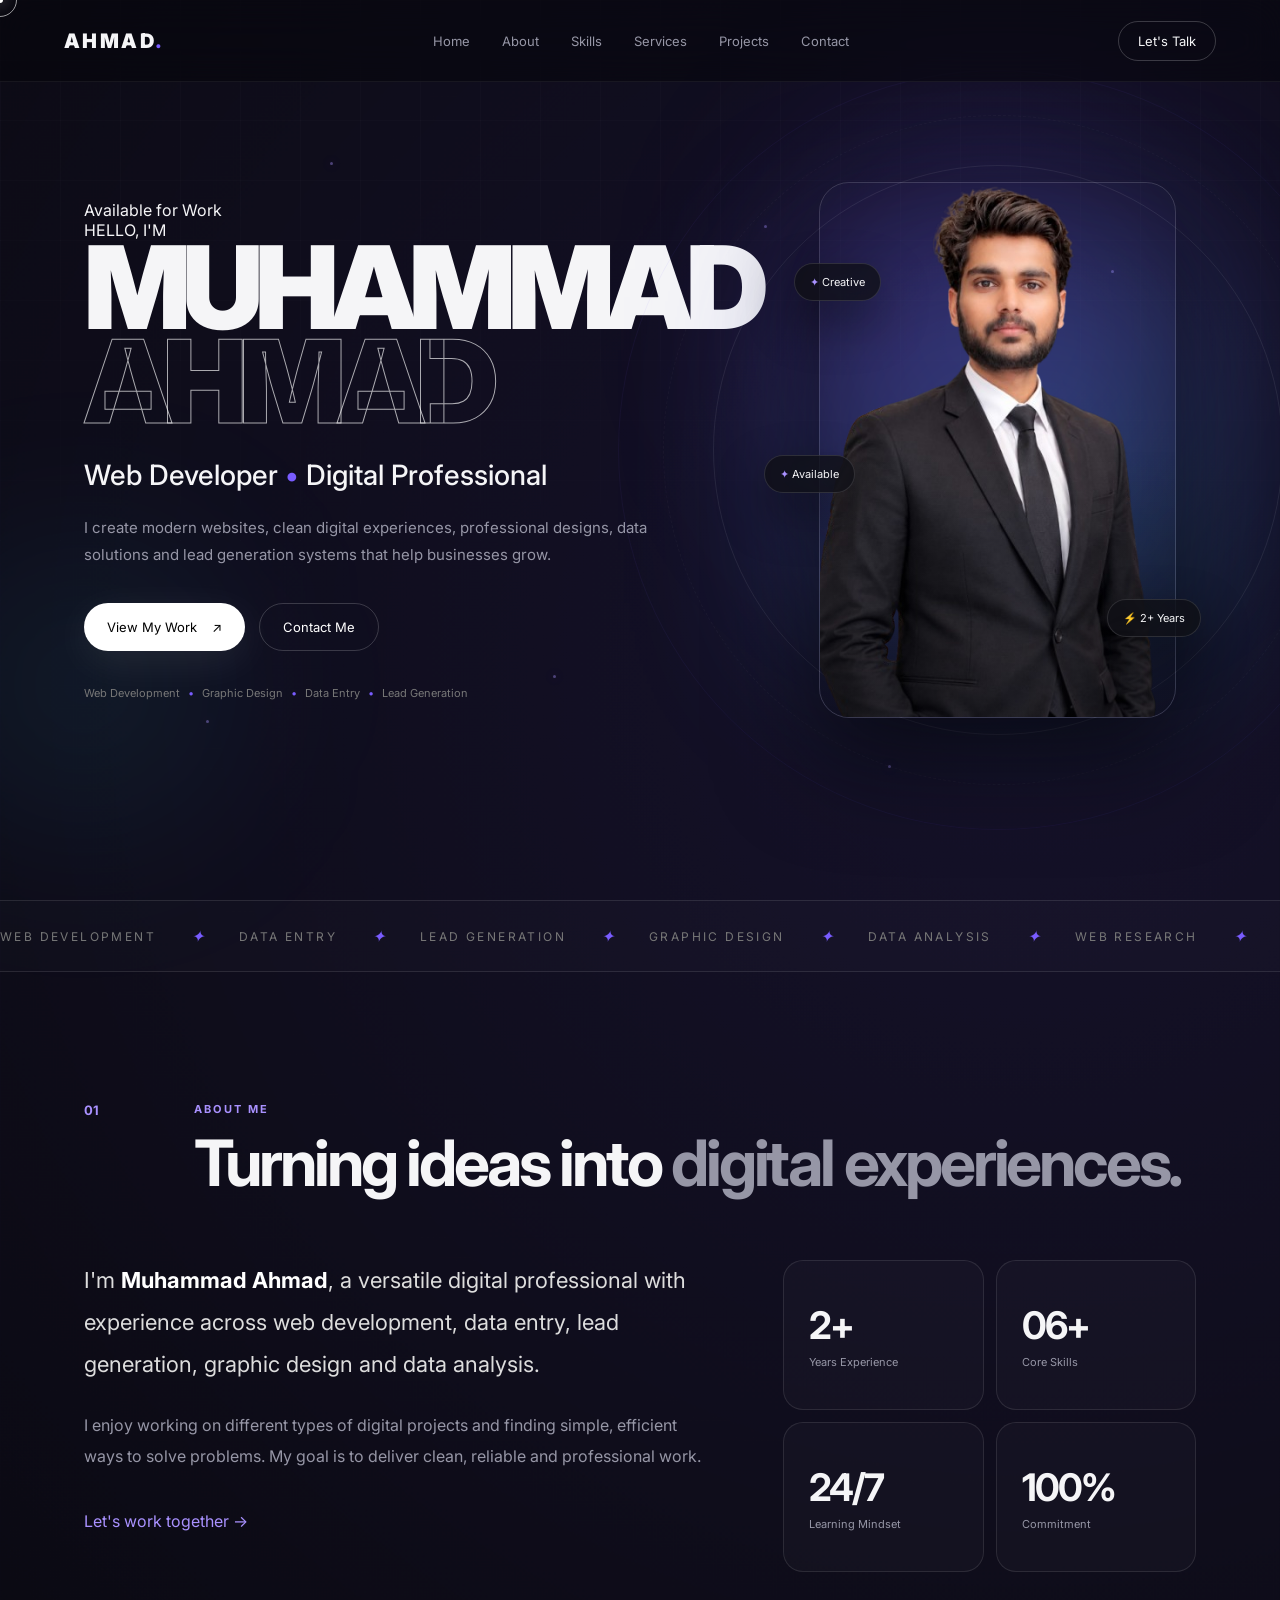
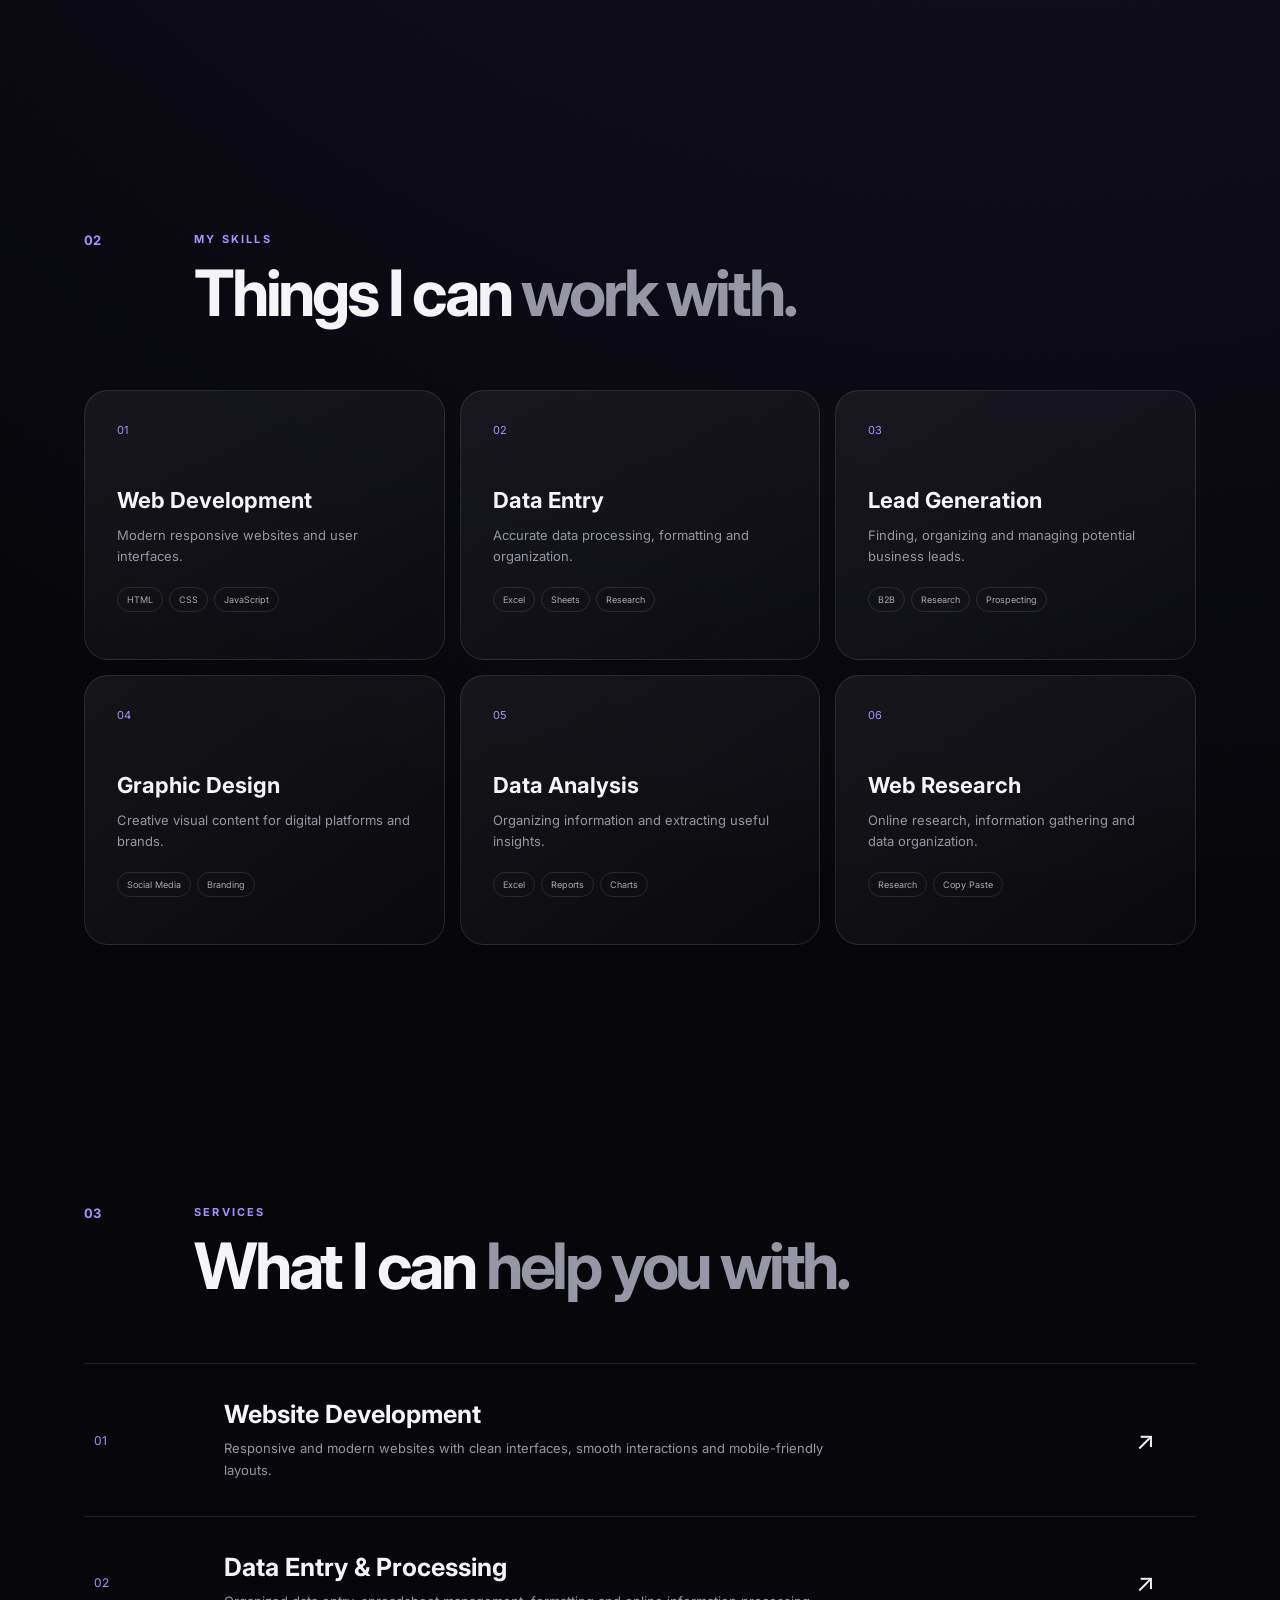
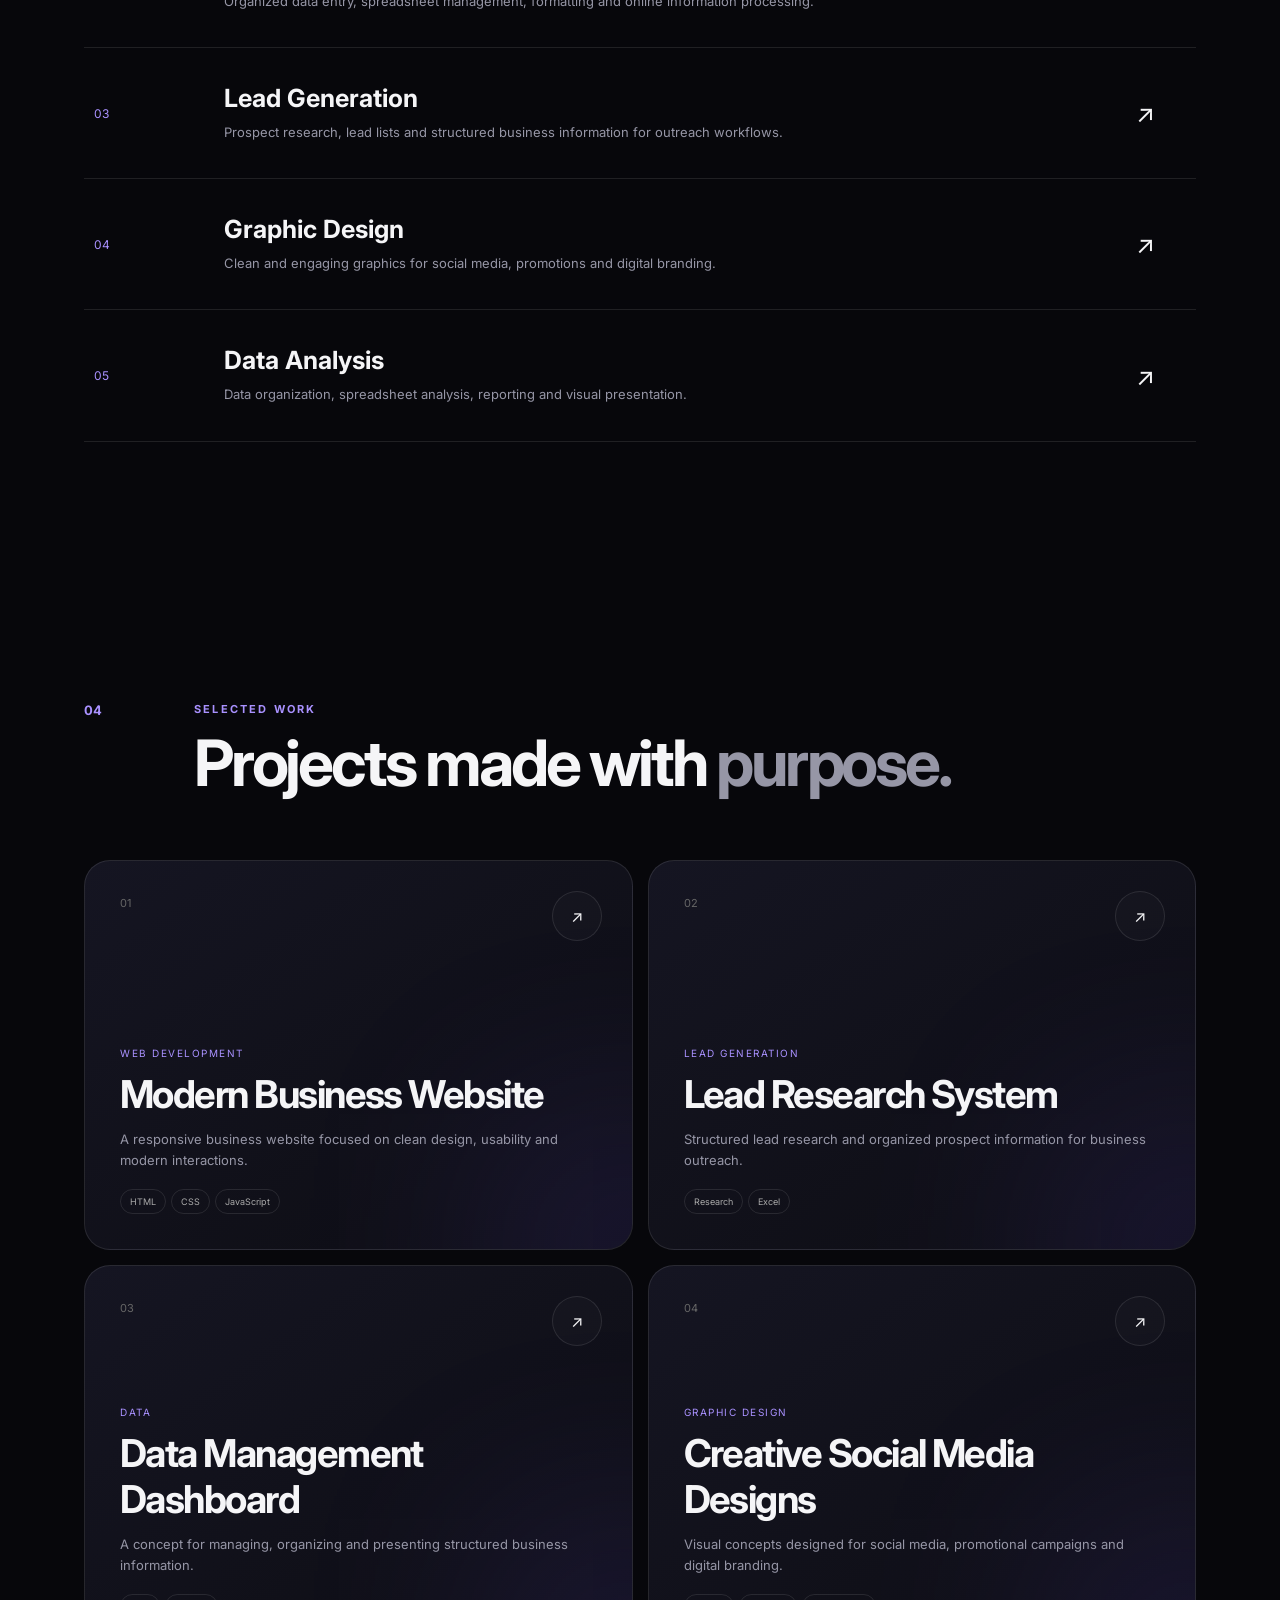
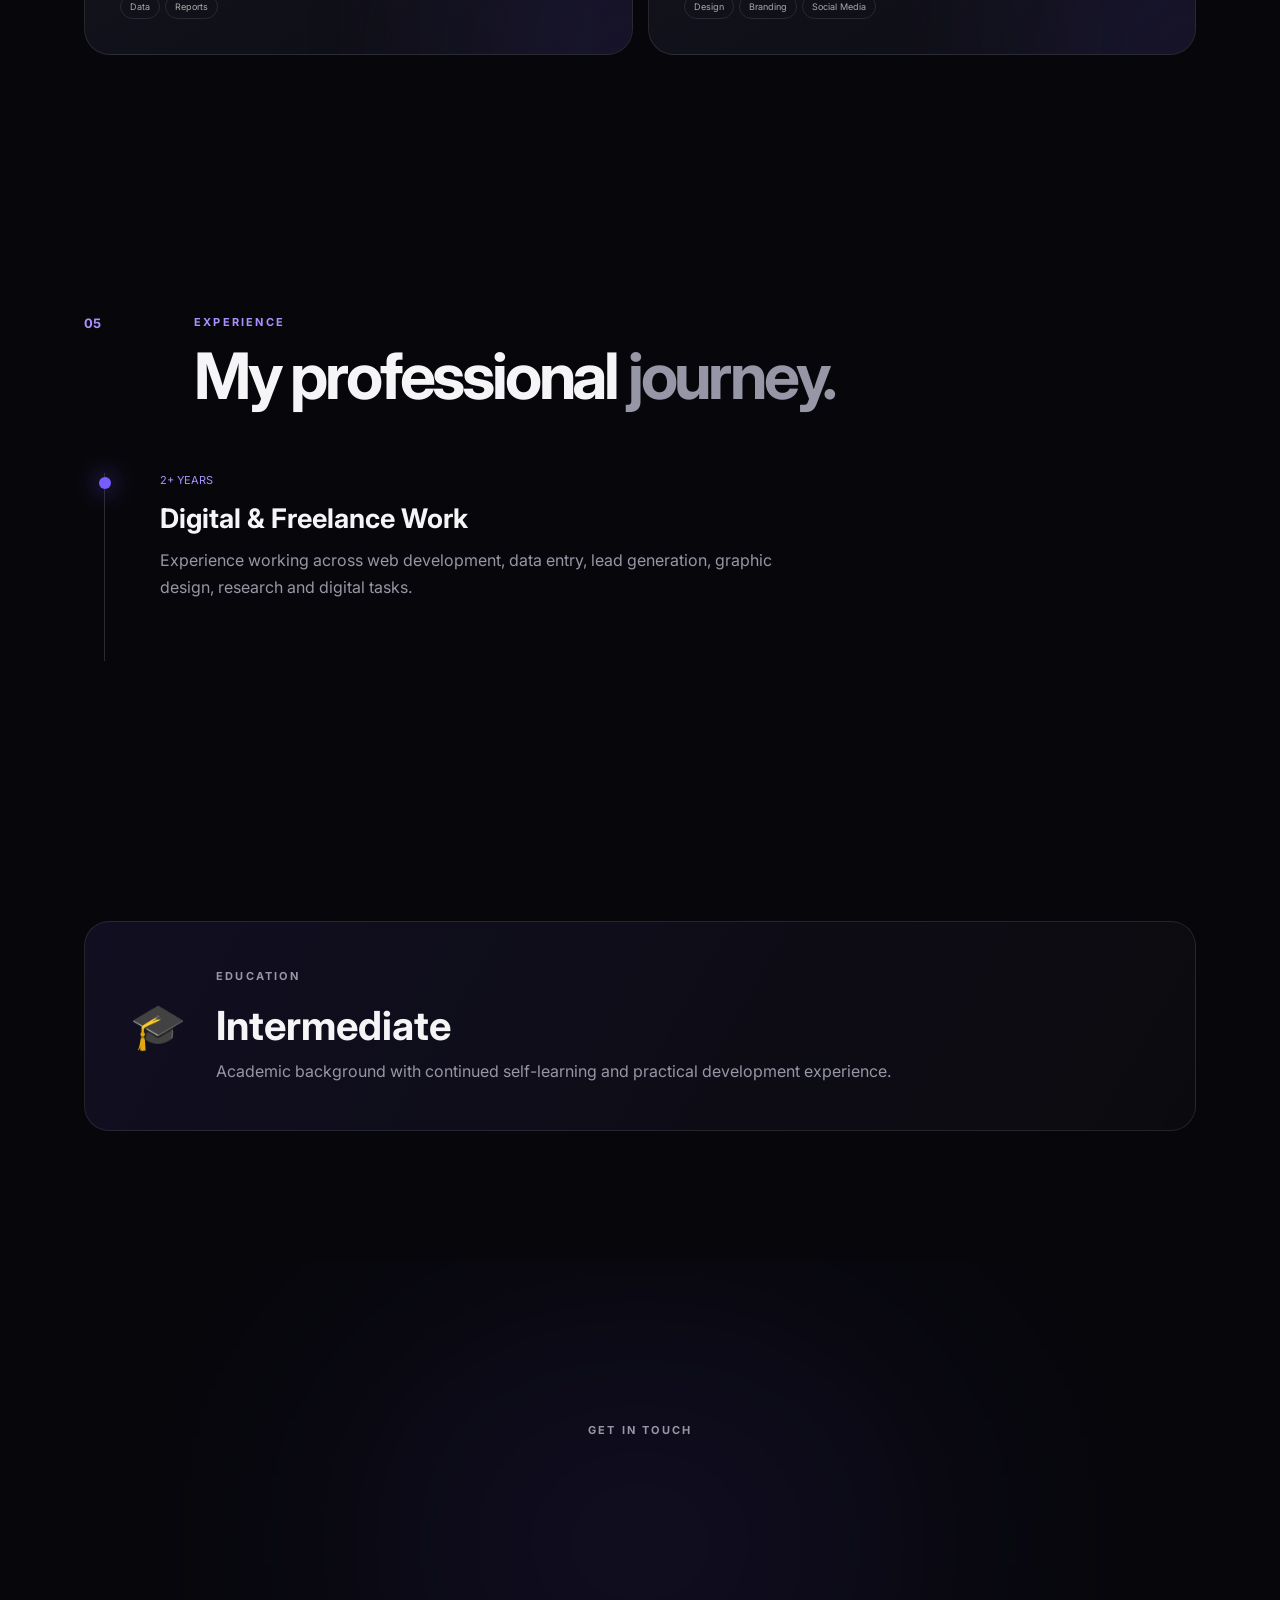
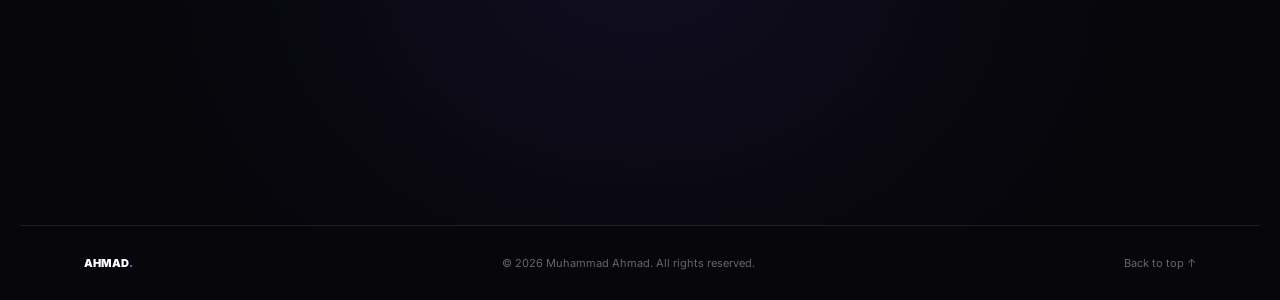
==== commit fe08c143: "Add portfolio site files" ====
--- a/index.html
+++ b/index.html
@@ -1,8 +1,13 @@
 <!DOCTYPE html>
 <html lang="en">
 <head>
+
     <meta charset="UTF-8">
-    <meta name="viewport" content="width=device-width, initial-scale=1.0">
+
+    <meta
+        name="viewport"
+        content="width=device-width, initial-scale=1.0"
+    >
 
     <title>Muhammad Ahmad | Digital Professional</title>
 
@@ -12,37 +17,68 @@
     >
 
     <link rel="preconnect" href="https://fonts.googleapis.com">
-    <link rel="preconnect" href="https://fonts.gstatic.com" crossorigin>
+
+    <link
+        rel="preconnect"
+        href="https://fonts.gstatic.com"
+        crossorigin
+    >
 
     <link
         href="https://fonts.googleapis.com/css2?family=Inter:wght@400;500;600;700;800;900&display=swap"
         rel="stylesheet"
     >
 
-    <link rel="stylesheet" href="css/style.css">
+    <link
+        rel="stylesheet"
+        href="css/style.css"
+    >
+
 </head>
 
 <body>
 
-<!-- ================= PRELOADER ================= -->
+<!-- =====================================================
+     PRELOADER
+===================================================== -->
 
 <div id="preloader">
-    <div class="loader-text">AHMAD<span>.</span></div>
+
+    <div class="loader-wrap">
+
+        <div class="loader-text">
+            AHMAD<span>.</span>
+        </div>
+
+        <div class="loader-line">
+            <span></span>
+        </div>
+
+        <p>Loading Portfolio...</p>
+
+    </div>
+
 </div>
 
 
-<!-- ================= CURSOR ================= -->
+<!-- =====================================================
+     CUSTOM CURSOR
+===================================================== -->
 
 <div class="cursor-dot"></div>
 <div class="cursor-ring"></div>
 
 
-<!-- ================= SCROLL PROGRESS ================= -->
+<!-- =====================================================
+     SCROLL PROGRESS
+===================================================== -->
 
 <div class="scroll-progress"></div>
 
 
-<!-- ================= NAVBAR ================= -->
+<!-- =====================================================
+     NAVBAR
+===================================================== -->
 
 <header class="navbar">
 
@@ -61,22 +97,36 @@
 
     </nav>
 
-    <a href="#contact" class="nav-btn">
+    <a
+        href="#contact"
+        class="nav-btn magnetic"
+    >
         Let's Talk
     </a>
 
-    <button class="menu-btn" id="menuBtn">
+    <button
+        class="menu-btn"
+        id="menuBtn"
+        aria-label="Open menu"
+    >
+
         <span></span>
         <span></span>
         <span></span>
+
     </button>
 
 </header>
 
 
-<!-- ================= MOBILE MENU ================= -->
-
-<div class="mobile-menu" id="mobileMenu">
+<!-- =====================================================
+     MOBILE MENU
+===================================================== -->
+
+<div
+    class="mobile-menu"
+    id="mobileMenu"
+>
 
     <a href="#home">Home</a>
     <a href="#about">About</a>
@@ -88,37 +138,71 @@
 </div>
 
 
-<!-- ================= HERO ================= -->
-
-<section class="hero section" id="home">
+<!-- =====================================================
+     HERO
+===================================================== -->
+
+<section
+    class="hero section"
+    id="home"
+>
 
     <div class="hero-bg glow-one"></div>
     <div class="hero-bg glow-two"></div>
 
+    <div class="hero-particles">
+        <span></span>
+        <span></span>
+        <span></span>
+        <span></span>
+        <span></span>
+        <span></span>
+        <span></span>
+        <span></span>
+    </div>
+
+
     <div class="hero-content">
 
-        <div class="hero-tag">
+        <div class="hero-tag reveal-hero">
+
             <span class="status-dot"></span>
+
             Available for Work
-        </div>
-
-        <p class="hero-small">
+
+        </div>
+
+
+        <p class="hero-small reveal-hero">
             HELLO, I'M
         </p>
 
+
         <h1 class="hero-title">
-            MUHAMMAD
-            <br>
-            <span>AHMAD</span>
+
+            <span class="title-line reveal-title">
+                MUHAMMAD
+            </span>
+
+            <span class="title-line outline-title reveal-title">
+                AHMAD
+            </span>
+
         </h1>
 
-        <h2 class="hero-subtitle">
+
+        <h2 class="hero-subtitle reveal-hero">
+
             Web Developer
+
             <span>•</span>
+
             Digital Professional
+
         </h2>
 
-        <p class="hero-description">
+
+        <p class="hero-description reveal-hero">
 
             I create modern websites, clean digital experiences,
             professional designs, data solutions and lead generation
@@ -126,20 +210,34 @@
 
         </p>
 
-        <div class="hero-buttons">
-
-            <a href="#projects" class="btn btn-primary magnetic">
+
+        <div class="hero-buttons reveal-hero">
+
+            <a
+                href="#projects"
+                class="btn btn-primary magnetic"
+            >
+
                 View My Work
+
                 <span>↗</span>
+
             </a>
 
-            <a href="#contact" class="btn btn-outline magnetic">
+
+            <a
+                href="#contact"
+                class="btn btn-outline magnetic"
+            >
+
                 Contact Me
+
             </a>
 
         </div>
 
-        <div class="hero-services">
+
+        <div class="hero-services reveal-hero">
 
             <span>Web Development</span>
             <span>Graphic Design</span>
@@ -151,16 +249,22 @@
     </div>
 
 
-    <!-- ================= PROFILE ================= -->
+    <!-- =================================================
+         PROFILE
+    ================================================= -->
 
     <div class="hero-visual">
 
         <div class="visual-orbit orbit-one"></div>
         <div class="visual-orbit orbit-two"></div>
+        <div class="visual-orbit orbit-three"></div>
 
         <div class="image-glow"></div>
 
-        <div class="profile-card" id="profileCard">
+        <div
+            class="profile-card"
+            id="profileCard"
+        >
 
             <div class="profile-image-wrapper">
 
@@ -168,21 +272,39 @@
                     src="assets/images/profile.png"
                     alt="Muhammad Ahmad"
                     class="profile-image"
-                    id="profileImage"
                 >
 
                 <div class="image-overlay"></div>
 
-            </div>
+                <div class="image-shine"></div>
+
+            </div>
+
 
             <div class="floating-badge badge-one">
+
                 <span>✦</span>
+
                 Creative
-            </div>
+
+            </div>
+
 
             <div class="floating-badge badge-two">
+
                 <span>⚡</span>
+
                 2+ Years
+
+            </div>
+
+
+            <div class="floating-badge badge-three">
+
+                <span>✦</span>
+
+                Available
+
             </div>
 
         </div>
@@ -192,7 +314,9 @@
 </section>
 
 
-<!-- ================= MARQUEE ================= -->
+<!-- =====================================================
+     MARQUEE
+===================================================== -->
 
 <section class="marquee-section">
 
@@ -224,6 +348,12 @@
             <span>DATA ENTRY</span>
             <i>✦</i>
 
+            <span>LEAD GENERATION</span>
+            <i>✦</i>
+
+            <span>GRAPHIC DESIGN</span>
+            <i>✦</i>
+
         </div>
 
     </div>
@@ -231,21 +361,32 @@
 </section>
 
 
-<!-- ================= ABOUT ================= -->
-
-<section class="section about-section" id="about">
-
-    <div class="section-heading">
-
-        <span class="section-number">01</span>
+<!-- =====================================================
+     ABOUT
+===================================================== -->
+
+<section
+    class="section about-section"
+    id="about"
+>
+
+    <div class="section-heading reveal">
+
+        <span class="section-number">
+            01
+        </span>
 
         <div>
-            <p class="section-label">ABOUT ME</p>
+
+            <p class="section-label">
+                ABOUT ME
+            </p>
 
             <h2>
                 Turning ideas into
                 <span>digital experiences.</span>
             </h2>
+
         </div>
 
     </div>
@@ -253,7 +394,7 @@
 
     <div class="about-grid">
 
-        <div class="about-text">
+        <div class="about-text reveal">
 
             <p class="large-text">
 
@@ -273,7 +414,10 @@
 
             </p>
 
-            <a href="#contact" class="text-link">
+            <a
+                href="#contact"
+                class="text-link"
+            >
                 Let's work together →
             </a>
 
@@ -282,32 +426,24 @@
 
         <div class="about-stats">
 
-            <div class="stat-card">
-
+            <div class="stat-card reveal">
                 <strong>2+</strong>
                 <span>Years Experience</span>
-
-            </div>
-
-            <div class="stat-card">
-
+            </div>
+
+            <div class="stat-card reveal">
                 <strong>06+</strong>
                 <span>Core Skills</span>
-
-            </div>
-
-            <div class="stat-card">
-
+            </div>
+
+            <div class="stat-card reveal">
                 <strong>24/7</strong>
                 <span>Learning Mindset</span>
-
-            </div>
-
-            <div class="stat-card">
-
+            </div>
+
+            <div class="stat-card reveal">
                 <strong>100%</strong>
                 <span>Commitment</span>
-
             </div>
 
         </div>
@@ -317,17 +453,26 @@
 </section>
 
 
-<!-- ================= SKILLS ================= -->
-
-<section class="section skills-section" id="skills">
-
-    <div class="section-heading">
-
-        <span class="section-number">02</span>
+<!-- =====================================================
+     SKILLS
+===================================================== -->
+
+<section
+    class="section skills-section"
+    id="skills"
+>
+
+    <div class="section-heading reveal">
+
+        <span class="section-number">
+            02
+        </span>
 
         <div>
 
-            <p class="section-label">MY SKILLS</p>
+            <p class="section-label">
+                MY SKILLS
+            </p>
 
             <h2>
                 Things I can
@@ -341,73 +486,115 @@
 
     <div class="skills-grid">
 
-        <div class="skill-card">
+        <div class="skill-card reveal">
+
             <div class="skill-icon">01</div>
+
             <h3>Web Development</h3>
-            <p>Modern responsive websites and user interfaces.</p>
+
+            <p>
+                Modern responsive websites and user interfaces.
+            </p>
+
             <div class="skill-tags">
                 <span>HTML</span>
                 <span>CSS</span>
                 <span>JavaScript</span>
             </div>
-        </div>
-
-
-        <div class="skill-card">
+
+        </div>
+
+
+        <div class="skill-card reveal">
+
             <div class="skill-icon">02</div>
+
             <h3>Data Entry</h3>
-            <p>Accurate data processing, formatting and organization.</p>
+
+            <p>
+                Accurate data processing, formatting and organization.
+            </p>
+
             <div class="skill-tags">
                 <span>Excel</span>
                 <span>Sheets</span>
                 <span>Research</span>
             </div>
-        </div>
-
-
-        <div class="skill-card">
+
+        </div>
+
+
+        <div class="skill-card reveal">
+
             <div class="skill-icon">03</div>
+
             <h3>Lead Generation</h3>
-            <p>Finding, organizing and managing potential business leads.</p>
+
+            <p>
+                Finding, organizing and managing potential business leads.
+            </p>
+
             <div class="skill-tags">
                 <span>B2B</span>
                 <span>Research</span>
                 <span>Prospecting</span>
             </div>
-        </div>
-
-
-        <div class="skill-card">
+
+        </div>
+
+
+        <div class="skill-card reveal">
+
             <div class="skill-icon">04</div>
+
             <h3>Graphic Design</h3>
-            <p>Creative visual content for digital platforms and brands.</p>
+
+            <p>
+                Creative visual content for digital platforms and brands.
+            </p>
+
             <div class="skill-tags">
                 <span>Social Media</span>
                 <span>Branding</span>
             </div>
-        </div>
-
-
-        <div class="skill-card">
+
+        </div>
+
+
+        <div class="skill-card reveal">
+
             <div class="skill-icon">05</div>
+
             <h3>Data Analysis</h3>
-            <p>Organizing information and extracting useful insights.</p>
+
+            <p>
+                Organizing information and extracting useful insights.
+            </p>
+
             <div class="skill-tags">
                 <span>Excel</span>
                 <span>Reports</span>
                 <span>Charts</span>
             </div>
-        </div>
-
-
-        <div class="skill-card">
+
+        </div>
+
+
+        <div class="skill-card reveal">
+
             <div class="skill-icon">06</div>
+
             <h3>Web Research</h3>
-            <p>Online research, information gathering and data organization.</p>
+
+            <p>
+                Online research, information gathering and data organization.
+            </p>
+
             <div class="skill-tags">
                 <span>Research</span>
                 <span>Copy Paste</span>
             </div>
+
         </div>
 
     </div>
@@ -415,17 +602,26 @@
 </section>
 
 
-<!-- ================= SERVICES ================= -->
-
-<section class="section services-section" id="services">
-
-    <div class="section-heading">
-
-        <span class="section-number">03</span>
+<!-- =====================================================
+     SERVICES
+===================================================== -->
+
+<section
+    class="section services-section"
+    id="services"
+>
+
+    <div class="section-heading reveal">
+
+        <span class="section-number">
+            03
+        </span>
 
         <div>
 
-            <p class="section-label">SERVICES</p>
+            <p class="section-label">
+                SERVICES
+            </p>
 
             <h2>
                 What I can
@@ -439,12 +635,13 @@
 
     <div class="services-list">
 
-        <article class="service-item">
+        <article class="service-item reveal">
 
             <span class="service-number">01</span>
 
             <div>
                 <h3>Website Development</h3>
+
                 <p>
                     Responsive and modern websites with clean interfaces,
                     smooth interactions and mobile-friendly layouts.
@@ -456,12 +653,13 @@
         </article>
 
 
-        <article class="service-item">
+        <article class="service-item reveal">
 
             <span class="service-number">02</span>
 
             <div>
                 <h3>Data Entry & Processing</h3>
+
                 <p>
                     Organized data entry, spreadsheet management,
                     formatting and online information processing.
@@ -473,12 +671,13 @@
         </article>
 
 
-        <article class="service-item">
+        <article class="service-item reveal">
 
             <span class="service-number">03</span>
 
             <div>
                 <h3>Lead Generation</h3>
+
                 <p>
                     Prospect research, lead lists and structured
                     business information for outreach workflows.
@@ -490,12 +689,13 @@
         </article>
 
 
-        <article class="service-item">
+        <article class="service-item reveal">
 
             <span class="service-number">04</span>
 
             <div>
                 <h3>Graphic Design</h3>
+
                 <p>
                     Clean and engaging graphics for social media,
                     promotions and digital branding.
@@ -507,12 +707,13 @@
         </article>
 
 
-        <article class="service-item">
+        <article class="service-item reveal">
 
             <span class="service-number">05</span>
 
             <div>
                 <h3>Data Analysis</h3>
+
                 <p>
                     Data organization, spreadsheet analysis,
                     reporting and visual presentation.
@@ -528,17 +729,26 @@
 </section>
 
 
-<!-- ================= PROJECTS ================= -->
-
-<section class="section projects-section" id="projects">
-
-    <div class="section-heading">
-
-        <span class="section-number">04</span>
+<!-- =====================================================
+     PROJECTS
+===================================================== -->
+
+<section
+    class="section projects-section"
+    id="projects"
+>
+
+    <div class="section-heading reveal">
+
+        <span class="section-number">
+            04
+        </span>
 
         <div>
 
-            <p class="section-label">SELECTED WORK</p>
+            <p class="section-label">
+                SELECTED WORK
+            </p>
 
             <h2>
                 Projects made with
@@ -552,15 +762,24 @@
 
     <div class="projects-grid">
 
-        <article class="project-card project-large">
-
-            <div class="project-number">01</div>
+
+        <!-- PROJECT 01 -->
+
+        <article class="project-card reveal">
+
+            <div class="project-number">
+                01
+            </div>
 
             <div class="project-content">
 
-                <span>WEB DEVELOPMENT</span>
-
-                <h3>Modern Business Website</h3>
+                <span>
+                    WEB DEVELOPMENT
+                </span>
+
+                <h3>
+                    Modern Business Website
+                </h3>
 
                 <p>
                     A responsive business website focused on clean
@@ -568,27 +787,48 @@
                 </p>
 
                 <div class="project-tags">
+
                     <span>HTML</span>
                     <span>CSS</span>
                     <span>JavaScript</span>
+
                 </div>
 
             </div>
 
-            <div class="project-arrow">↗</div>
+
+            <!-- CHANGE THIS LINK -->
+
+            <a
+                href="https://ritebarber.infinityfreeapp.com"
+                target="_blank"
+                rel="noopener noreferrer"
+                class="project-arrow project-link"
+                aria-label="Open Modern Business Website"
+            >
+                ↗
+            </a>
 
         </article>
 
 
-        <article class="project-card">
-
-            <div class="project-number">02</div>
+        <!-- PROJECT 02 -->
+
+        <article class="project-card reveal">
+
+            <div class="project-number">
+                02
+            </div>
 
             <div class="project-content">
 
-                <span>LEAD GENERATION</span>
-
-                <h3>Lead Research System</h3>
+                <span>
+                    LEAD GENERATION
+                </span>
+
+                <h3>
+                    Lead Research System
+                </h3>
 
                 <p>
                     Structured lead research and organized prospect
@@ -596,26 +836,47 @@
                 </p>
 
                 <div class="project-tags">
+
                     <span>Research</span>
                     <span>Excel</span>
+
                 </div>
 
             </div>
 
-            <div class="project-arrow">↗</div>
+
+            <!-- CHANGE THIS LINK -->
+
+            <a
+                href="https://docs.google.com/spreadsheets/d/14L0t9dGV_S64cv_2F0AsHD0WUijL_LP5NIsrZboaDLE/edit?gid=0#gid=0"
+                target="_blank"
+                rel="noopener noreferrer"
+                class="project-arrow project-link"
+                aria-label="Open Lead Research System"
+            >
+                ↗
+            </a>
 
         </article>
 
 
-        <article class="project-card">
-
-            <div class="project-number">03</div>
+        <!-- PROJECT 03 -->
+
+        <article class="project-card reveal">
+
+            <div class="project-number">
+                03
+            </div>
 
             <div class="project-content">
 
-                <span>DATA</span>
-
-                <h3>Data Management Dashboard</h3>
+                <span>
+                    DATA
+                </span>
+
+                <h3>
+                    Data Management Dashboard
+                </h3>
 
                 <p>
                     A concept for managing, organizing and presenting
@@ -623,26 +884,45 @@
                 </p>
 
                 <div class="project-tags">
+
                     <span>Data</span>
                     <span>Reports</span>
+
                 </div>
 
             </div>
 
-            <div class="project-arrow">↗</div>
+
+            <!-- CHANGE THIS LINK -->
+
+            <a
+    href="data-dashboard/index.html"
+    class="project-arrow"
+    aria-label="View Data Management Dashboard"
+>
+    ↗
+</a>
 
         </article>
 
 
-        <article class="project-card project-large">
-
-            <div class="project-number">04</div>
+        <!-- PROJECT 04 -->
+
+        <article class="project-card reveal">
+
+            <div class="project-number">
+                04
+            </div>
 
             <div class="project-content">
 
-                <span>GRAPHIC DESIGN</span>
-
-                <h3>Creative Social Media Designs</h3>
+                <span>
+                    GRAPHIC DESIGN
+                </span>
+
+                <h3>
+                    Creative Social Media Designs
+                </h3>
 
                 <p>
                     Visual concepts designed for social media,
@@ -650,33 +930,52 @@
                 </p>
 
                 <div class="project-tags">
+
                     <span>Design</span>
                     <span>Branding</span>
                     <span>Social Media</span>
+
                 </div>
 
             </div>
 
-            <div class="project-arrow">↗</div>
-
+
+            <!-- CHANGE THIS LINK -->
+
+            <a
+    href="data-dashboard/graphic-design.html"
+    target="_blank"
+    rel="noopener noreferrer"
+    class="project-arrow project-link"
+    aria-label="Open Creative Social Media Designs"
+>
+    ↗
+</a>
         </article>
 
+
     </div>
 
 </section>
 
 
-<!-- ================= EXPERIENCE ================= -->
+<!-- =====================================================
+     EXPERIENCE
+===================================================== -->
 
 <section class="section experience-section">
 
-    <div class="section-heading">
-
-        <span class="section-number">05</span>
+    <div class="section-heading reveal">
+
+        <span class="section-number">
+            05
+        </span>
 
         <div>
 
-            <p class="section-label">EXPERIENCE</p>
+            <p class="section-label">
+                EXPERIENCE
+            </p>
 
             <h2>
                 My professional
@@ -690,7 +989,7 @@
 
     <div class="timeline">
 
-        <div class="timeline-item">
+        <div class="timeline-item reveal">
 
             <div class="timeline-dot"></div>
 
@@ -700,7 +999,9 @@
 
             <div class="timeline-content">
 
-                <h3>Digital & Freelance Work</h3>
+                <h3>
+                    Digital & Freelance Work
+                </h3>
 
                 <p>
                     Experience working across web development,
@@ -717,11 +1018,13 @@
 </section>
 
 
-<!-- ================= EDUCATION ================= -->
+<!-- =====================================================
+     EDUCATION
+===================================================== -->
 
 <section class="section education-section">
 
-    <div class="education-card">
+    <div class="education-card reveal">
 
         <div class="education-icon">
             🎓
@@ -729,9 +1032,13 @@
 
         <div>
 
-            <p class="section-label">EDUCATION</p>
-
-            <h2>Intermediate</h2>
+            <p class="section-label">
+                EDUCATION
+            </p>
+
+            <h2>
+                Intermediate
+            </h2>
 
             <p>
                 Academic background with continued self-learning
@@ -745,42 +1052,61 @@
 </section>
 
 
-<!-- ================= CONTACT ================= -->
-
-<section class="section contact-section" id="contact">
+<!-- =====================================================
+     CONTACT
+===================================================== -->
+
+<section
+    class="section contact-section"
+    id="contact"
+>
 
     <div class="contact-glow"></div>
 
     <div class="contact-content">
 
-        <p class="section-label">GET IN TOUCH</p>
-
-        <h2>
+        <p class="section-label reveal">
+            GET IN TOUCH
+        </p>
+
+        <h2 class="reveal">
+
             Have a project
             <span>in mind?</span>
+
         </h2>
 
-        <p>
+        <p class="reveal">
+
             Let's discuss your next website, design,
             data or lead generation project.
+
         </p>
 
-        <div class="contact-buttons">
+
+        <div class="contact-buttons reveal">
 
             <a
-                href="https://wa.me/03297171604"
+                href="https://wa.me/923297171604"
                 target="_blank"
+                rel="noopener noreferrer"
                 class="btn btn-whatsapp magnetic"
             >
+
                 WhatsApp Me
+
                 <span>↗</span>
+
             </a>
+
 
             <a
                 href="mailto:muhammadsamran826@gmail.com"
                 class="btn btn-outline magnetic"
             >
+
                 Send Email
+
             </a>
 
         </div>
@@ -790,7 +1116,9 @@
 </section>
 
 
-<!-- ================= FOOTER ================= -->
+<!-- =====================================================
+     FOOTER
+===================================================== -->
 
 <footer class="footer">
 
@@ -809,8 +1137,6 @@
 </footer>
 
 
-<!-- ================= SCRIPTS ================= -->
-
 <script src="js/script.js"></script>
 
 </body>
--- a/css/style.css
+++ b/css/style.css
@@ -1,6 +1,6 @@
 /* =====================================================
    MUHAMMAD AHMAD PORTFOLIO
-   Premium Dark Theme
+   PREMIUM ANIMATED DARK THEME
 ===================================================== */
 
 :root {
@@ -25,6 +25,10 @@
 
 }
 
+
+/* =====================================================
+   RESET
+===================================================== */
 
 * {
     margin: 0;
@@ -124,18 +128,29 @@
 
     justify-content: center;
 
-    z-index: 9999;
-
+    z-index: 99999;
+
+    transition:
+        opacity .8s ease;
+
+}
+
+
+.loader-wrap {
+    text-align: center;
 }
 
 
 .loader-text {
 
-    font-size: 30px;
+    font-size: 34px;
 
     font-weight: 900;
 
     letter-spacing: .15em;
+
+    animation:
+        loaderPulse 1.5s ease-in-out infinite;
 
 }
 
@@ -145,72 +160,30 @@
 }
 
 
-/* =====================================================
-   CURSOR
-===================================================== */
-
-.cursor-dot,
-.cursor-ring {
-
-    position: fixed;
-
-    top: 0;
-    left: 0;
-
-    pointer-events: none;
-
-    z-index: 9998;
-
-    transform:
-        translate(-50%, -50%);
-
-}
-
-
-.cursor-dot {
-
-    width: 6px;
-    height: 6px;
-
-    border-radius: 50%;
-
-    background: white;
-
-}
-
-
-.cursor-ring {
-
-    width: 34px;
-    height: 34px;
-
-    border: 1px solid
-        rgba(255,255,255,.6);
-
-    border-radius: 50%;
-
-    transition:
-        width .2s ease,
-        height .2s ease,
-        border-color .2s ease;
-
-}
-
-
-/* =====================================================
-   SCROLL PROGRESS
-===================================================== */
-
-.scroll-progress {
-
-    position: fixed;
-
-    top: 0;
-    left: 0;
-
-    width: 0;
-
-    height: 3px;
+.loader-line {
+
+    width: 180px;
+
+    height: 2px;
+
+    background:
+        rgba(255,255,255,.1);
+
+    margin:
+        20px auto 12px;
+
+    overflow: hidden;
+
+}
+
+
+.loader-line span {
+
+    display: block;
+
+    height: 100%;
+
+    width: 40%;
 
     background:
         linear-gradient(
@@ -219,6 +192,136 @@
             var(--cyan)
         );
 
+    animation:
+        loaderLine 1.2s ease-in-out infinite;
+
+}
+
+
+.loader-wrap p {
+
+    font-size: 9px;
+
+    color: #666;
+
+    letter-spacing: .2em;
+
+    text-transform: uppercase;
+
+}
+
+
+@keyframes loaderPulse {
+
+    0%,100% {
+        opacity: .5;
+        transform: scale(.97);
+    }
+
+    50% {
+        opacity: 1;
+        transform: scale(1);
+    }
+
+}
+
+
+@keyframes loaderLine {
+
+    0% {
+        transform: translateX(-150%);
+    }
+
+    100% {
+        transform: translateX(500%);
+    }
+
+}
+
+
+/* =====================================================
+   CURSOR
+===================================================== */
+
+.cursor-dot,
+.cursor-ring {
+
+    position: fixed;
+
+    top: 0;
+    left: 0;
+
+    pointer-events: none;
+
+    z-index: 9998;
+
+    transform:
+        translate(-50%, -50%);
+
+}
+
+
+.cursor-dot {
+
+    width: 6px;
+    height: 6px;
+
+    border-radius: 50%;
+
+    background: white;
+
+    box-shadow:
+        0 0 15px white;
+
+}
+
+
+.cursor-ring {
+
+    width: 34px;
+    height: 34px;
+
+    border:
+        1px solid
+        rgba(255,255,255,.6);
+
+    border-radius: 50%;
+
+    transition:
+        width .25s ease,
+        height .25s ease,
+        border-color .25s ease,
+        background .25s ease;
+
+}
+
+
+/* =====================================================
+   SCROLL PROGRESS
+===================================================== */
+
+.scroll-progress {
+
+    position: fixed;
+
+    top: 0;
+    left: 0;
+
+    width: 0;
+
+    height: 3px;
+
+    background:
+        linear-gradient(
+            90deg,
+            var(--purple),
+            var(--cyan)
+        );
+
+    box-shadow:
+        0 0 15px
+        var(--purple);
+
     z-index: 1000;
 
 }
@@ -259,6 +362,22 @@
 
     z-index: 100;
 
+    transition:
+        background .4s,
+        box-shadow .4s;
+
+}
+
+
+.navbar.scrolled {
+
+    background:
+        rgba(7,7,11,.92);
+
+    box-shadow:
+        0 15px 50px
+        rgba(0,0,0,.25);
+
 }
 
 
@@ -289,17 +408,46 @@
 
 .nav-links a {
 
+    position: relative;
+
     color: var(--muted);
 
     font-size: 13px;
 
     transition: .3s;
+
+}
+
+
+.nav-links a::after {
+
+    content: "";
+
+    position: absolute;
+
+    left: 0;
+    bottom: -8px;
+
+    width: 0;
+
+    height: 1px;
+
+    background:
+        var(--purple-light);
+
+    transition:
+        width .3s ease;
 
 }
 
 
 .nav-links a:hover {
     color: white;
+}
+
+
+.nav-links a:hover::after {
+    width: 100%;
 }
 
 
@@ -330,7 +478,9 @@
 }
 
 
-/* MOBILE MENU */
+/* =====================================================
+   MOBILE MENU
+===================================================== */
 
 .menu-btn {
 
@@ -355,6 +505,8 @@
 
     gap: 4px;
 
+    cursor: pointer;
+
 }
 
 
@@ -365,6 +517,27 @@
 
     background: white;
 
+    transition: .3s;
+
+}
+
+
+.menu-btn.active span:nth-child(1) {
+    transform:
+        translateY(5px)
+        rotate(45deg);
+}
+
+
+.menu-btn.active span:nth-child(2) {
+    opacity: 0;
+}
+
+
+.menu-btn.active span:nth-child(3) {
+    transform:
+        translateY(-5px)
+        rotate(-45deg);
 }
 
 
@@ -380,7 +553,8 @@
     background:
         rgba(7,7,11,.97);
 
-    backdrop-filter: blur(20px);
+    backdrop-filter:
+        blur(20px);
 
     padding: 30px;
 
@@ -397,11 +571,81 @@
 
 .mobile-menu.active {
     display: flex;
+
+    animation:
+        mobileMenuIn .4s ease both;
+
 }
 
 
 .mobile-menu a {
+
     font-size: 24px;
+
+    opacity: 0;
+
+    animation:
+        menuLinkIn .5s ease forwards;
+
+}
+
+
+.mobile-menu a:nth-child(1) {
+    animation-delay: .05s;
+}
+
+.mobile-menu a:nth-child(2) {
+    animation-delay: .1s;
+}
+
+.mobile-menu a:nth-child(3) {
+    animation-delay: .15s;
+}
+
+.mobile-menu a:nth-child(4) {
+    animation-delay: .2s;
+}
+
+.mobile-menu a:nth-child(5) {
+    animation-delay: .25s;
+}
+
+.mobile-menu a:nth-child(6) {
+    animation-delay: .3s;
+}
+
+
+@keyframes mobileMenuIn {
+
+    from {
+        opacity: 0;
+        transform:
+            translateY(-20px);
+    }
+
+    to {
+        opacity: 1;
+        transform:
+            translateY(0);
+    }
+
+}
+
+
+@keyframes menuLinkIn {
+
+    from {
+        opacity: 0;
+        transform:
+            translateX(-20px);
+    }
+
+    to {
+        opacity: 1;
+        transform:
+            translateX(0);
+    }
+
 }
 
 
@@ -533,6 +777,9 @@
     right: 5%;
     top: 15%;
 
+    animation:
+        glowMove 8s ease-in-out infinite;
+
 }
 
 
@@ -547,66 +794,220 @@
     left: -5%;
     bottom: 10%;
 
-}
-
-
-.hero-tag {
-
-    display: inline-flex;
-
-    align-items: center;
-
-    gap: 10px;
-
-    border:
-        1px solid
-        rgba(255,255,255,.1);
-
-    background:
-        rgba(255,255,255,.03);
-
-    padding:
-        8px 14px;
-
-    border-radius: 50px;
-
-    font-size: 11px;
-
-    color: #bbb;
-
-    margin-bottom: 35px;
-
-}
-
-
-.status-dot {
-
-    width: 7px;
-    height: 7px;
-
-    background: #55ff9a;
+    animation:
+        glowMoveTwo 10s ease-in-out infinite;
+
+}
+
+
+@keyframes glowMove {
+
+    0%,100% {
+        transform:
+            translate(0,0)
+            scale(1);
+    }
+
+    50% {
+        transform:
+            translate(-50px,40px)
+            scale(1.15);
+    }
+
+}
+
+
+@keyframes glowMoveTwo {
+
+    0%,100% {
+        transform:
+            translate(0,0);
+    }
+
+    50% {
+        transform:
+            translate(60px,-40px);
+    }
+
+}
+
+
+/* =====================================================
+   PARTICLES
+===================================================== */
+
+.hero-particles {
+
+    position: absolute;
+
+    inset: 0;
+
+    pointer-events: none;
+
+    overflow: hidden;
+
+}
+
+
+.hero-particles span {
+
+    position: absolute;
+
+    width: 3px;
+    height: 3px;
+
+    background:
+        var(--purple-light);
 
     border-radius: 50%;
+
+    opacity: .4;
 
     box-shadow:
         0 0 12px
-        #55ff9a;
-
-}
-
+        var(--purple);
+
+    animation:
+        particleFloat
+        7s
+        ease-in-out
+        infinite;
+
+}
+
+
+.hero-particles span:nth-child(1) {
+    left: 8%;
+    top: 30%;
+    animation-delay: 0s;
+}
+
+.hero-particles span:nth-child(2) {
+    left: 25%;
+    top: 18%;
+    animation-delay: 1s;
+}
+
+.hero-particles span:nth-child(3) {
+    left: 43%;
+    top: 75%;
+    animation-delay: 2s;
+}
+
+.hero-particles span:nth-child(4) {
+    left: 60%;
+    top: 25%;
+    animation-delay: 3s;
+}
+
+.hero-particles span:nth-child(5) {
+    left: 75%;
+    top: 65%;
+    animation-delay: 1.5s;
+}
+
+.hero-particles span:nth-child(6) {
+    left: 88%;
+    top: 30%;
+    animation-delay: 2.5s;
+}
+
+.hero-particles span:nth-child(7) {
+    left: 70%;
+    top: 85%;
+    animation-delay: 4s;
+}
+
+.hero-particles span:nth-child(8) {
+    left: 15%;
+    top: 80%;
+    animation-delay: 5s;
+}
+
+
+@keyframes particleFloat {
+
+    0%,100% {
+        transform:
+            translateY(0)
+            scale(1);
+
+        opacity: .25;
+    }
+
+    50% {
+        transform:
+            translateY(-40px)
+            scale(1.8);
+
+        opacity: .8;
+    }
+
+}
+
+
+/* =====================================================
+   HERO CONTENT ANIMATION
+===================================================== */
+
+.reveal-hero {
+
+    opacity: 0;
+
+    transform:
+        translateY(30px);
+
+    animation:
+        heroReveal
+        .9s
+        cubic-bezier(.16,1,.3,1)
+        forwards;
+
+}
+
+
+.hero-tag {
+    animation-delay: .5s;
+}
 
 .hero-small {
-
-    font-size: 13px;
-
-    letter-spacing: .25em;
-
-    color: var(--muted);
-
-    margin-bottom: 15px;
-
-}
-
+    animation-delay: .65s;
+}
+
+.hero-subtitle {
+    animation-delay: 1.1s;
+}
+
+.hero-description {
+    animation-delay: 1.25s;
+}
+
+.hero-buttons {
+    animation-delay: 1.4s;
+}
+
+.hero-services {
+    animation-delay: 1.55s;
+}
+
+
+@keyframes heroReveal {
+
+    to {
+
+        opacity: 1;
+
+        transform:
+            translateY(0);
+
+    }
+
+}
+
+
+/* =====================================================
+   HERO TITLE
+===================================================== */
 
 .hero-title {
 
@@ -623,12 +1024,56 @@
 }
 
 
-.hero-title span {
+.title-line {
+
+    display: block;
+
+    opacity: 0;
+
+    transform:
+        translateY(70px)
+        skewY(4deg);
+
+    animation:
+        titleReveal
+        1.1s
+        cubic-bezier(.16,1,.3,1)
+        forwards;
+
+}
+
+
+.title-line:nth-child(1) {
+    animation-delay: .7s;
+}
+
+
+.title-line:nth-child(2) {
+    animation-delay: .85s;
+}
+
+
+.outline-title {
 
     color: transparent;
 
     -webkit-text-stroke:
         1px rgba(255,255,255,.65);
+
+}
+
+
+@keyframes titleReveal {
+
+    to {
+
+        opacity: 1;
+
+        transform:
+            translateY(0)
+            skewY(0);
+
+    }
 
 }
 
@@ -696,7 +1141,8 @@
     transition:
         transform .3s,
         background .3s,
-        color .3s;
+        color .3s,
+        box-shadow .3s;
 
 }
 
@@ -707,6 +1153,10 @@
 
     color: black;
 
+    box-shadow:
+        0 10px 40px
+        rgba(255,255,255,.08);
+
 }
 
 
@@ -714,6 +1164,10 @@
 
     background:
         var(--purple-light);
+
+    box-shadow:
+        0 15px 50px
+        rgba(121,92,255,.35);
 
 }
 
@@ -787,6 +1241,38 @@
 
     min-height: 620px;
 
+    animation:
+        visualEntrance
+        1.4s
+        cubic-bezier(.16,1,.3,1)
+        .4s
+        both;
+
+}
+
+
+@keyframes visualEntrance {
+
+    from {
+
+        opacity: 0;
+
+        transform:
+            translateX(80px)
+            scale(.9);
+
+    }
+
+    to {
+
+        opacity: 1;
+
+        transform:
+            translateX(0)
+            scale(1);
+
+    }
+
 }
 
 
@@ -801,6 +1287,9 @@
 
     transform-style:
         preserve-3d;
+
+    transition:
+        transform .15s ease;
 
 }
 
@@ -840,7 +1329,7 @@
 .profile-image {
 
     transform:
-        scale(1.04);
+        scale(1.06);
 
 }
 
@@ -861,6 +1350,43 @@
 }
 
 
+.image-shine {
+
+    position: absolute;
+
+    top: -100%;
+
+    left: -100%;
+
+    width: 50%;
+
+    height: 300%;
+
+    background:
+        linear-gradient(
+            90deg,
+            transparent,
+            rgba(255,255,255,.18),
+            transparent
+        );
+
+    transform:
+        rotate(25deg);
+
+    transition:
+        left 1s ease;
+
+}
+
+
+.profile-image-wrapper:hover
+.image-shine {
+
+    left: 160%;
+
+}
+
+
 .image-glow {
 
     position: absolute;
@@ -879,8 +1405,30 @@
 
     filter: blur(90px);
 
-}
-
+    animation:
+        imageGlow 5s ease-in-out infinite;
+
+}
+
+
+@keyframes imageGlow {
+
+    0%,100% {
+        transform:
+            scale(.9);
+    }
+
+    50% {
+        transform:
+            scale(1.15);
+    }
+
+}
+
+
+/* =====================================================
+   ORBITS
+===================================================== */
 
 .visual-orbit {
 
@@ -921,6 +1469,20 @@
 }
 
 
+.orbit-three {
+
+    width: 760px;
+    height: 760px;
+
+    border-color:
+        rgba(121,92,255,.06);
+
+    animation:
+        spin 40s linear infinite;
+
+}
+
+
 @keyframes spin {
 
     to {
@@ -941,6 +1503,10 @@
 }
 
 
+/* =====================================================
+   FLOATING BADGES
+===================================================== */
+
 .floating-badge {
 
     position: absolute;
@@ -998,6 +1564,18 @@
 }
 
 
+.badge-three {
+
+    bottom: 42%;
+
+    left: -55px;
+
+    animation:
+        float 6s ease-in-out infinite;
+
+}
+
+
 @keyframes float {
 
     0%,100% {
@@ -1036,11 +1614,6 @@
 }
 
 
-.marquee {
-    overflow: hidden;
-}
-
-
 .marquee-track {
 
     display: flex;
@@ -1088,6 +1661,34 @@
 
 
 /* =====================================================
+   SCROLL REVEAL
+===================================================== */
+
+.reveal {
+
+    opacity: 0;
+
+    transform:
+        translateY(50px);
+
+    transition:
+        opacity .9s cubic-bezier(.16,1,.3,1),
+        transform .9s cubic-bezier(.16,1,.3,1);
+
+}
+
+
+.reveal.revealed {
+
+    opacity: 1;
+
+    transform:
+        translateY(0);
+
+}
+
+
+/* =====================================================
    ABOUT
 ===================================================== */
 
@@ -1136,6 +1737,17 @@
 
     margin-top: 15px;
 
+    transition:
+        transform .3s;
+
+}
+
+
+.text-link:hover {
+
+    transform:
+        translateX(8px);
+
 }
 
 
@@ -1170,6 +1782,25 @@
 
     background:
         rgba(255,255,255,.025);
+
+    transition:
+        transform .4s,
+        border-color .4s,
+        background .4s;
+
+}
+
+
+.stat-card:hover {
+
+    transform:
+        translateY(-8px);
+
+    border-color:
+        rgba(121,92,255,.45);
+
+    background:
+        rgba(121,92,255,.05);
 
 }
 
@@ -1215,6 +1846,10 @@
     padding: 32px;
 
     min-height: 270px;
+
+    position: relative;
+
+    overflow: hidden;
 
     background:
         linear-gradient(
@@ -1229,8 +1864,36 @@
     border-radius: 24px;
 
     transition:
-        transform .4s,
-        border-color .4s;
+        transform .5s,
+        border-color .4s,
+        box-shadow .4s;
+
+}
+
+
+.skill-card::before {
+
+    content: "";
+
+    position: absolute;
+
+    width: 150px;
+    height: 150px;
+
+    right: -70px;
+    top: -70px;
+
+    border-radius: 50%;
+
+    background:
+        var(--purple);
+
+    filter: blur(60px);
+
+    opacity: 0;
+
+    transition:
+        opacity .5s;
 
 }
 
@@ -1238,11 +1901,20 @@
 .skill-card:hover {
 
     transform:
-        translateY(-8px);
+        translateY(-10px);
 
     border-color:
         rgba(121,92,255,.6);
 
+    box-shadow:
+        0 25px 70px
+        rgba(0,0,0,.25);
+
+}
+
+
+.skill-card:hover::before {
+    opacity: .25;
 }
 
 
@@ -1306,6 +1978,21 @@
 
     color: #aaa;
 
+    transition:
+        background .3s,
+        color .3s;
+
+}
+
+
+.skill-card:hover
+.skill-tags span {
+
+    border-color:
+        rgba(121,92,255,.3);
+
+    color: white;
+
 }
 
 
@@ -1372,37 +2059,52 @@
 
     margin-bottom: 8px;
 
-}
-
-
-.service-item p {
-
-    max-width: 650px;
-
-    color: var(--muted);
-
-    font-size: 13px;
-
-    line-height: 1.7;
-
-}
-
-
-.service-arrow {
-
-    font-size: 25px;
-
     transition:
         transform .3s;
 
 }
 
 
+.service-item:hover h3 {
+
+    transform:
+        translateX(5px);
+
+}
+
+
+.service-item p {
+
+    max-width: 650px;
+
+    color: var(--muted);
+
+    font-size: 13px;
+
+    line-height: 1.7;
+
+}
+
+
+.service-arrow {
+
+    font-size: 25px;
+
+    transition:
+        transform .3s;
+
+}
+
+
 .service-item:hover
 .service-arrow {
 
     transform:
-        rotate(45deg);
+        rotate(45deg)
+        scale(1.2);
+
+    color:
+        var(--purple-light);
 
 }
 
@@ -1446,8 +2148,12 @@
         );
 
     transition:
-        transform .5s,
-        border-color .5s;
+        transform .25s ease,
+        border-color .5s,
+        box-shadow .5s;
+
+    transform-style:
+        preserve-3d;
 
 }
 
@@ -1476,14 +2182,47 @@
 }
 
 
+.project-card::after {
+
+    content: "";
+
+    position: absolute;
+
+    inset: 0;
+
+    background:
+        linear-gradient(
+            120deg,
+            transparent 20%,
+            rgba(255,255,255,.04),
+            transparent 80%
+        );
+
+    transform:
+        translateX(-100%);
+
+    transition:
+        transform .8s ease;
+
+}
+
+
+.project-card:hover::after {
+
+    transform:
+        translateX(100%);
+
+}
+
+
 .project-card:hover {
-
-    transform:
-        translateY(-10px)
-        rotateX(2deg);
 
     border-color:
         rgba(121,92,255,.55);
+
+    box-shadow:
+        0 30px 90px
+        rgba(0,0,0,.35);
 
 }
 
@@ -1512,6 +2251,11 @@
     right: 35px;
     bottom: 35px;
 
+    z-index: 2;
+
+    transform:
+        translateZ(30px);
+
 }
 
 
@@ -1572,8 +2316,8 @@
     top: 30px;
     right: 30px;
 
-    width: 45px;
-    height: 45px;
+    width: 50px;
+    height: 50px;
 
     display: flex;
 
@@ -1587,20 +2331,34 @@
 
     border-radius: 50%;
 
-    transition: .3s;
-
-}
-
-
-.project-card:hover
-.project-arrow {
+    transition:
+        .35s;
+
+    z-index: 10;
+
+    cursor: pointer;
+
+    background:
+        rgba(255,255,255,.02);
+
+}
+
+
+.project-arrow:hover {
 
     background: white;
 
     color: black;
 
+    border-color: white;
+
     transform:
-        rotate(45deg);
+        rotate(45deg)
+        scale(1.12);
+
+    box-shadow:
+        0 0 30px
+        rgba(255,255,255,.2);
 
 }
 
@@ -1649,6 +2407,26 @@
     box-shadow:
         0 0 25px
         var(--purple);
+
+    animation:
+        dotPulse 2s ease-in-out infinite;
+
+}
+
+
+@keyframes dotPulse {
+
+    0%,100% {
+        box-shadow:
+            0 0 10px
+            var(--purple);
+    }
+
+    50% {
+        box-shadow:
+            0 0 35px
+            var(--purple);
+    }
 
 }
 
@@ -1711,6 +2489,21 @@
             rgba(255,255,255,.02)
         );
 
+    transition:
+        transform .5s,
+        border-color .5s;
+
+}
+
+
+.education-card:hover {
+
+    transform:
+        translateY(-8px);
+
+    border-color:
+        rgba(121,92,255,.4);
+
 }
 
 
@@ -1774,6 +2567,26 @@
 
     opacity: .15;
 
+    animation:
+        contactGlow 5s ease-in-out infinite;
+
+}
+
+
+@keyframes contactGlow {
+
+    0%,100% {
+        transform:
+            translate(-50%,-50%)
+            scale(.9);
+    }
+
+    50% {
+        transform:
+            translate(-50%,-50%)
+            scale(1.15);
+    }
+
 }
 
 
@@ -1838,16 +2651,9 @@
     background:
         #4de483;
 
-}
-
-
-.contact-phone {
-
-    margin-top: 35px;
-
-    font-size: 13px;
-
-    color: #777;
+    box-shadow:
+        0 15px 50px
+        rgba(37,211,102,.25);
 
 }
 
@@ -1896,6 +2702,19 @@
 }
 
 
+.footer a {
+
+    transition:
+        color .3s;
+
+}
+
+
+.footer a:hover {
+    color: white;
+}
+
+
 /* =====================================================
    RESPONSIVE
 ===================================================== */
@@ -1948,6 +2767,12 @@
     }
 
 
+    .orbit-three {
+        width: 630px;
+        height: 630px;
+    }
+
+
     .skills-grid {
         grid-template-columns:
             repeat(2,1fr);
@@ -2023,6 +2848,12 @@
     }
 
 
+    .orbit-three {
+        width: 470px;
+        height: 470px;
+    }
+
+
     .badge-one {
         left: -5px;
     }
@@ -2030,6 +2861,11 @@
 
     .badge-two {
         right: -5px;
+    }
+
+
+    .badge-three {
+        display: none;
     }
 
 
@@ -2111,3 +2947,30 @@
     }
 
 }
+
+
+/* =====================================================
+   REDUCED MOTION
+===================================================== */
+
+@media(prefers-reduced-motion: reduce) {
+
+    *,
+    *::before,
+    *::after {
+
+        animation-duration:
+            .01ms !important;
+
+        animation-iteration-count:
+            1 !important;
+
+        transition-duration:
+            .01ms !important;
+
+        scroll-behavior:
+            auto !important;
+
+    }
+
+}
